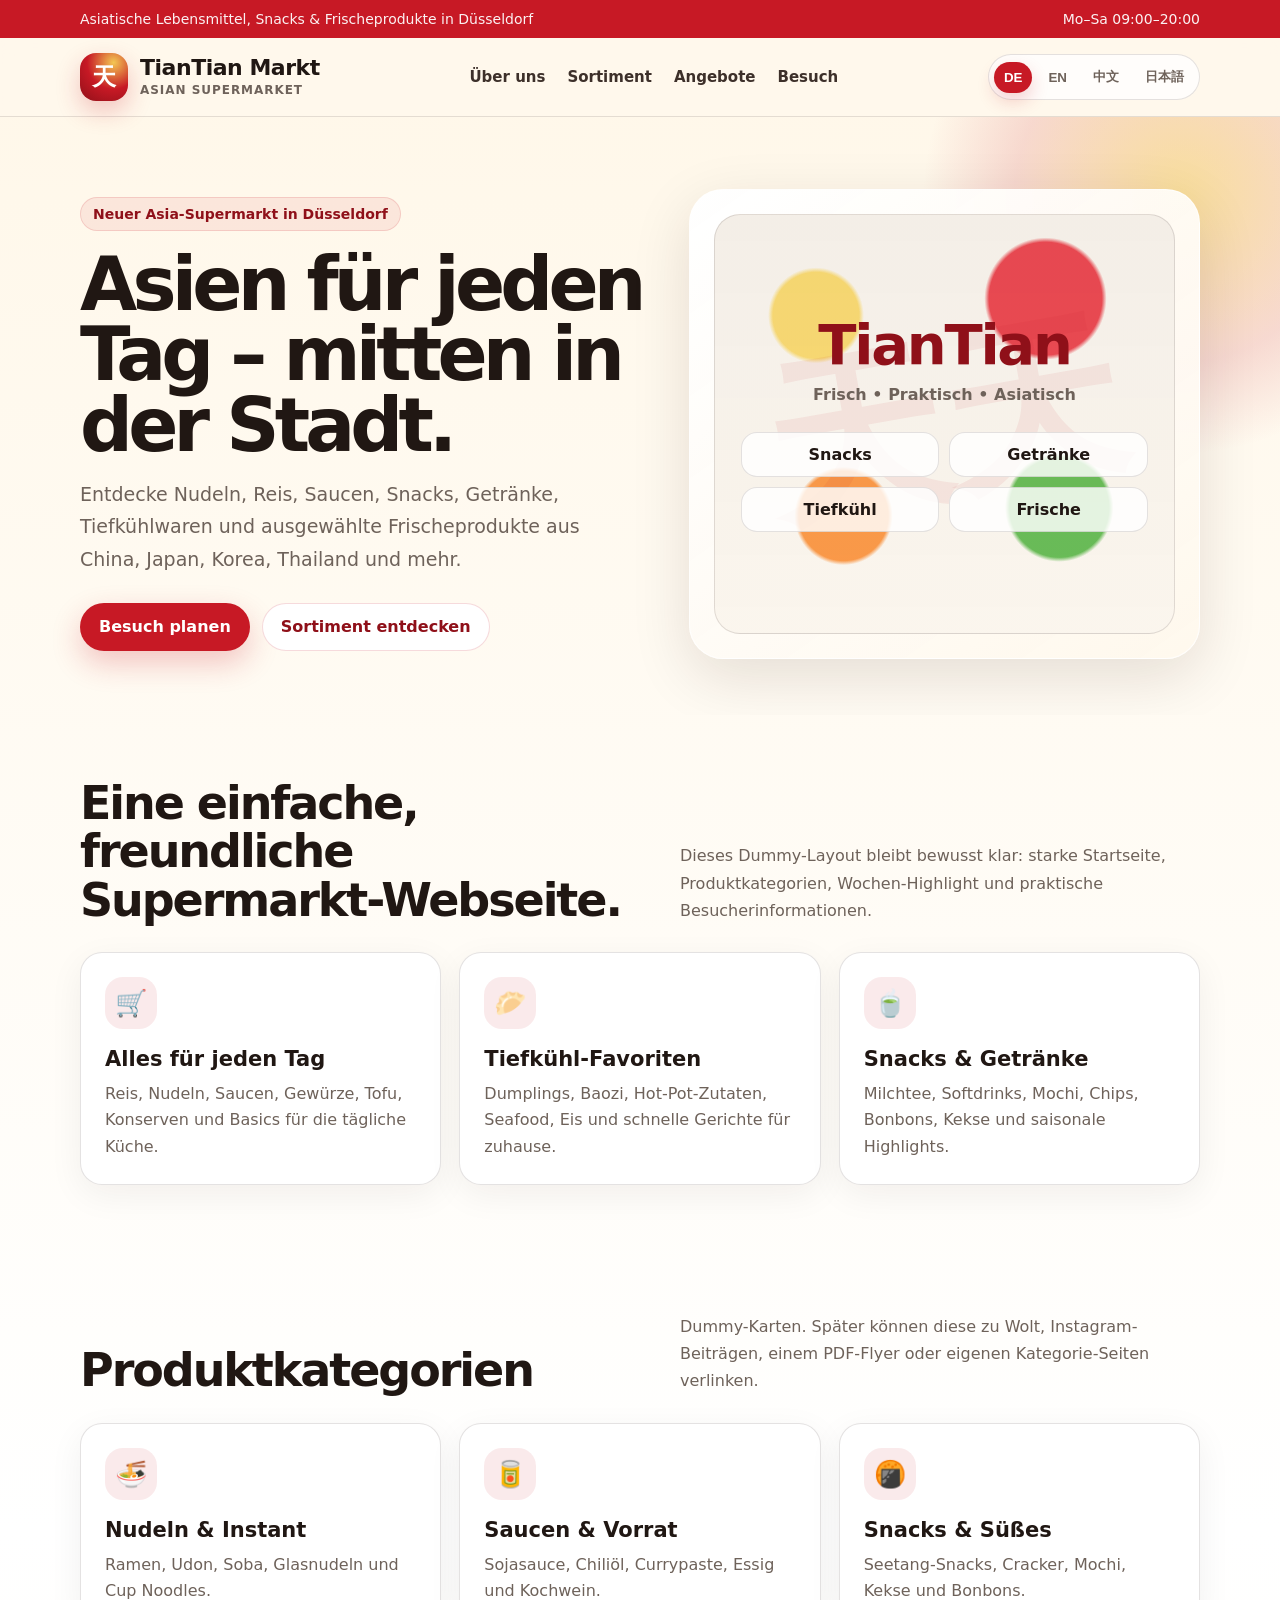
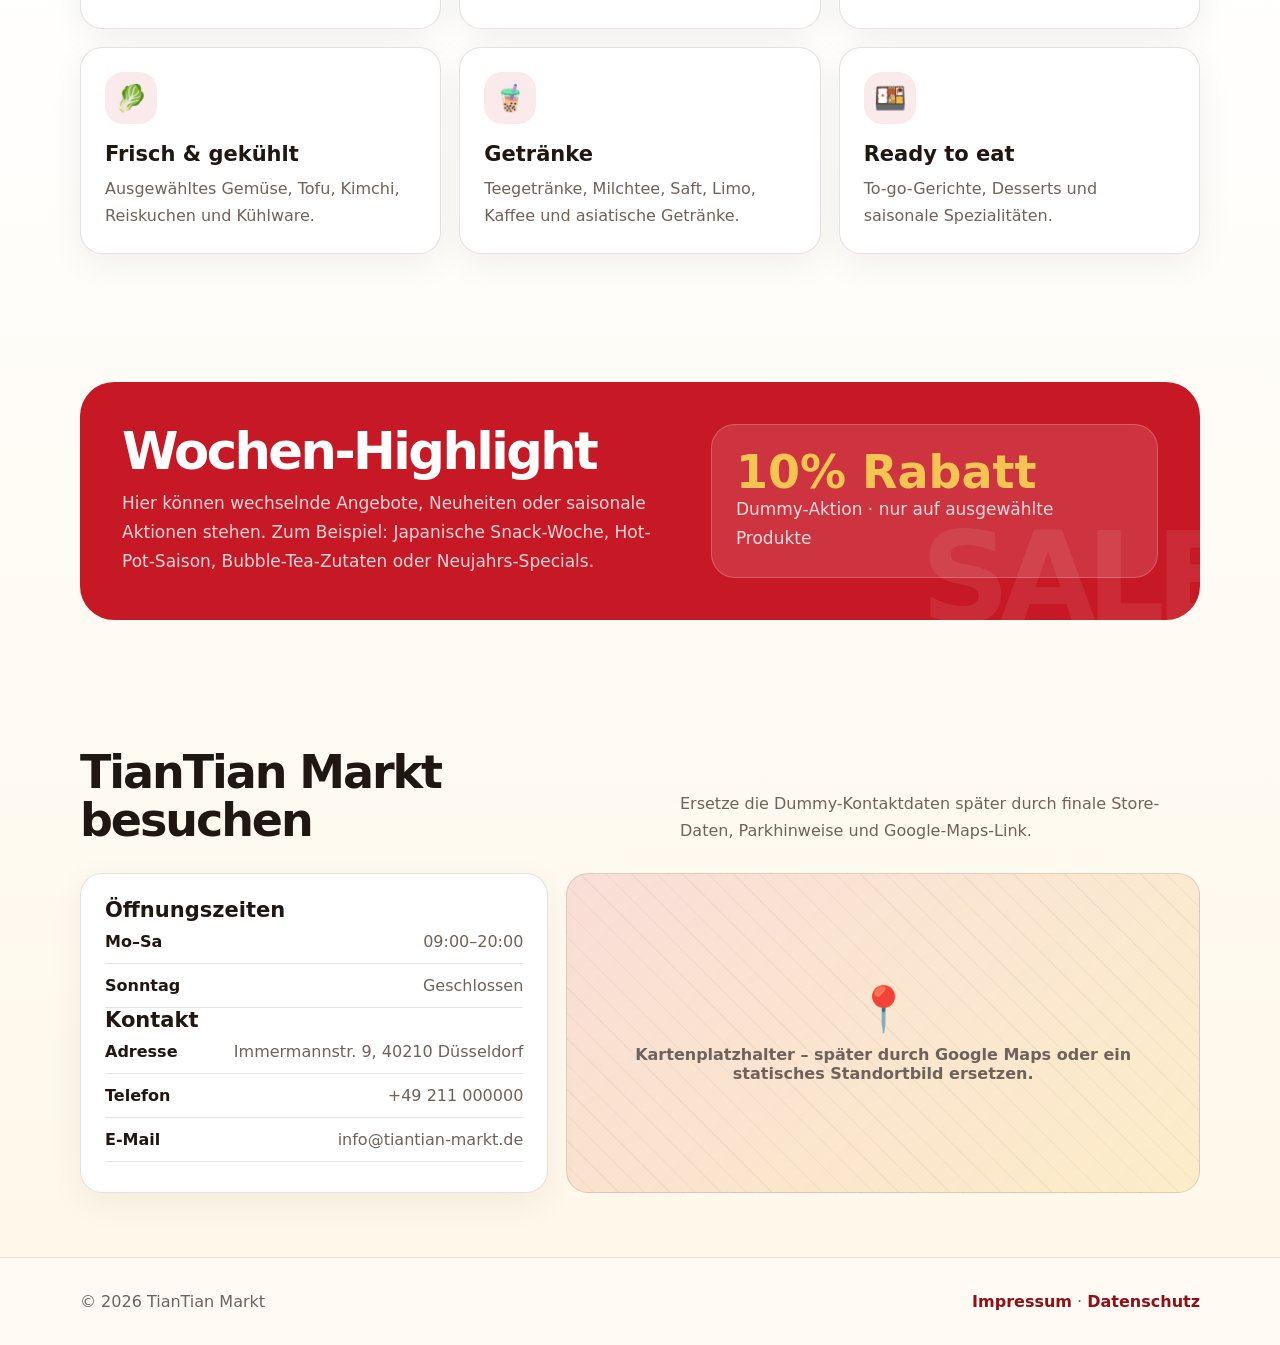
==== index.html @ 42e7040a "first commit, added website structure" ====
<!doctype html>
<html lang="de">
<head>
  <meta charset="utf-8" />
  <meta name="viewport" content="width=device-width, initial-scale=1" />
  <title>TianTian Markt | Asian Supermarket Düsseldorf</title>
  <meta name="description" content="TianTian Markt – asiatischer Supermarkt in Düsseldorf mit Lebensmitteln, Snacks, Getränken, Tiefkühlwaren und frischen Produkten." />
  <link rel="icon" href="favicon.svg" type="image/svg+xml" />
  <link rel="stylesheet" href="styles.css" />
</head>
<body>
  <div data-include="partials/nav.html"></div>

  <main id="home">
    <section class="hero">
      <div class="container hero-grid">
        <div>
          <span class="eyebrow" data-i18n="eyebrow">Neuer Asia-Supermarkt in Düsseldorf</span>
          <h1 data-i18n="heroTitle">Asien für jeden Tag – mitten in der Stadt.</h1>
          <p data-i18n="heroText">Entdecke Nudeln, Reis, Saucen, Snacks, Getränke, Tiefkühlwaren und ausgewählte Frischeprodukte aus China, Japan, Korea, Thailand und mehr.</p>
          <div class="cta-row">
            <a class="btn btn-primary" href="#visit" data-i18n="ctaVisit">Besuch planen</a>
            <a class="btn btn-secondary" href="#products" data-i18n="ctaExplore">Sortiment entdecken</a>
          </div>
        </div>

        <div class="hero-card" aria-label="Store visual placeholder">
          <div class="market-visual">
            <div class="market-visual-content">
              <div class="big" data-i18n="visualTitle">TianTian</div>
              <div class="sub" data-i18n="visualSub">Frisch • Praktisch • Asiatisch</div>
              <div class="visual-tags">
                <span data-i18n="tagSnacks">Snacks</span>
                <span data-i18n="tagDrinks">Getränke</span>
                <span data-i18n="tagFrozen">Tiefkühl</span>
                <span data-i18n="tagFresh">Frische</span>
              </div>
            </div>
          </div>
        </div>
      </div>
    </section>

    <section class="section" id="about">
      <div class="container">
        <div class="section-head">
          <h2 data-i18n="aboutTitle">Eine einfache, freundliche Supermarkt-Webseite.</h2>
          <p data-i18n="aboutText">Dieses Dummy-Layout bleibt bewusst klar: starke Startseite, Produktkategorien, Wochen-Highlight und praktische Besucherinformationen.</p>
        </div>
        <div class="grid-3">
          <article class="card">
            <div class="category-icon">🛒</div>
            <h3 data-i18n="aboutCard1Title">Alles für jeden Tag</h3>
            <p data-i18n="aboutCard1Text">Reis, Nudeln, Saucen, Gewürze, Tofu, Konserven und Basics für die tägliche Küche.</p>
          </article>
          <article class="card">
            <div class="category-icon">🥟</div>
            <h3 data-i18n="aboutCard2Title">Tiefkühl-Favoriten</h3>
            <p data-i18n="aboutCard2Text">Dumplings, Baozi, Hot-Pot-Zutaten, Seafood, Eis und schnelle Gerichte für zuhause.</p>
          </article>
          <article class="card">
            <div class="category-icon">🍵</div>
            <h3 data-i18n="aboutCard3Title">Snacks & Getränke</h3>
            <p data-i18n="aboutCard3Text">Milchtee, Softdrinks, Mochi, Chips, Bonbons, Kekse und saisonale Highlights.</p>
          </article>
        </div>
      </div>
    </section>

    <section class="section" id="products">
      <div class="container">
        <div class="section-head">
          <h2 data-i18n="productsTitle">Produktkategorien</h2>
          <p data-i18n="productsText">Dummy-Karten. Später können diese zu Wolt, Instagram-Beiträgen, einem PDF-Flyer oder eigenen Kategorie-Seiten verlinken.</p>
        </div>
        <div class="grid-3">
          <article class="card"><div class="category-icon">🍜</div><h3 data-i18n="cat1Title">Nudeln & Instant</h3><p data-i18n="cat1Text">Ramen, Udon, Soba, Glasnudeln und Cup Noodles.</p></article>
          <article class="card"><div class="category-icon">🥫</div><h3 data-i18n="cat2Title">Saucen & Vorrat</h3><p data-i18n="cat2Text">Sojasauce, Chiliöl, Currypaste, Essig und Kochwein.</p></article>
          <article class="card"><div class="category-icon">🍘</div><h3 data-i18n="cat3Title">Snacks & Süßes</h3><p data-i18n="cat3Text">Seetang-Snacks, Cracker, Mochi, Kekse und Bonbons.</p></article>
          <article class="card"><div class="category-icon">🥬</div><h3 data-i18n="cat4Title">Frisch & gekühlt</h3><p data-i18n="cat4Text">Ausgewähltes Gemüse, Tofu, Kimchi, Reiskuchen und Kühlware.</p></article>
          <article class="card"><div class="category-icon">🧋</div><h3 data-i18n="cat5Title">Getränke</h3><p data-i18n="cat5Text">Teegetränke, Milchtee, Saft, Limo, Kaffee und asiatische Getränke.</p></article>
          <article class="card"><div class="category-icon">🍱</div><h3 data-i18n="cat6Title">Ready to eat</h3><p data-i18n="cat6Text">To-go-Gerichte, Desserts und saisonale Spezialitäten.</p></article>
        </div>
      </div>
    </section>

    <section class="section" id="offers">
      <div class="container">
        <div class="highlight">
          <div>
            <h2 data-i18n="offerTitle">Wochen-Highlight</h2>
            <p data-i18n="offerText">Hier können wechselnde Angebote, Neuheiten oder saisonale Aktionen stehen. Zum Beispiel: Japanische Snack-Woche, Hot-Pot-Saison, Bubble-Tea-Zutaten oder Neujahrs-Specials.</p>
          </div>
          <div class="offer-box">
            <strong data-i18n="offerBadge">10% Rabatt</strong>
            <p data-i18n="offerSmall">Dummy-Aktion · nur auf ausgewählte Produkte</p>
          </div>
        </div>
      </div>
    </section>

    <section class="section" id="visit">
      <div class="container">
        <div class="section-head">
          <h2 data-i18n="visitTitle">TianTian Markt besuchen</h2>
          <p data-i18n="visitText">Ersetze die Dummy-Kontaktdaten später durch finale Store-Daten, Parkhinweise und Google-Maps-Link.</p>
        </div>
        <div class="info-grid">
          <div class="card">
            <h3 data-i18n="hoursTitle">Öffnungszeiten</h3>
            <ul class="hours-list">
              <li><strong data-i18n="daysMonSat">Mo–Sa</strong><span>09:00–20:00</span></li>
              <li><strong data-i18n="daysSunday">Sonntag</strong><span data-i18n="closed">Geschlossen</span></li>
            </ul>
            <h3 class="contact-heading" data-i18n="contactTitle">Kontakt</h3>
            <ul class="contact-list">
              <li><strong data-i18n="addressLabel">Adresse</strong><span>Immermannstr. 9, 40210 Düsseldorf</span></li>
              <li><strong data-i18n="phoneLabel">Telefon</strong><span>+49 211 000000</span></li>
              <li><strong data-i18n="emailLabel">E-Mail</strong><span>info@tiantian-markt.de</span></li>
            </ul>
          </div>
          <div class="map-placeholder">
            <div>
              <div class="map-icon">📍</div>
              <div data-i18n="mapText">Kartenplatzhalter – später durch Google Maps oder ein statisches Standortbild ersetzen.</div>
            </div>
          </div>
        </div>
      </div>
    </section>
  </main>

  <div data-include="partials/footer.html"></div>
  <script src="script.js"></script>
</body>
</html>
---- styles.css ----
:root {
  --red: #c71925;
  --red-dark: #8f1019;
  --gold: #f3c653;
  --cream: #fff8ed;
  --ink: #201713;
  --muted: #6e625a;
  --line: rgba(32, 23, 19, .12);
  --card: #ffffff;
  --shadow: 0 18px 60px rgba(40, 20, 10, .12);
  --radius: 22px;
  --max: 1120px;
}

* { box-sizing: border-box; }

html { scroll-behavior: smooth; }

body {
  margin: 0;
  font-family: Inter, ui-sans-serif, system-ui, -apple-system, BlinkMacSystemFont, "Segoe UI", sans-serif;
  color: var(--ink);
  background: linear-gradient(180deg, #fff7e8 0%, #ffffff 52%, #fff7e8 100%);
}

body.menu-open { overflow: hidden; }

a { color: inherit; text-decoration: none; }

.container {
  width: min(var(--max), calc(100% - 36px));
  margin: 0 auto;
}

.container.narrow {
  max-width: 820px;
}

.topbar {
  background: var(--red);
  color: white;
  font-size: 14px;
}

.topbar-inner {
  min-height: 38px;
  display: flex;
  align-items: center;
  justify-content: space-between;
  gap: 16px;
}

.topbar span { opacity: .94; }

.header {
  position: sticky;
  top: 0;
  z-index: 50;
  background: rgba(255, 248, 237, .9);
  backdrop-filter: blur(14px);
  border-bottom: 1px solid var(--line);
}

.nav {
  display: flex;
  align-items: center;
  justify-content: space-between;
  gap: 20px;
  min-height: 78px;
}

.brand {
  display: flex;
  align-items: center;
  gap: 12px;
  font-weight: 850;
  letter-spacing: -.03em;
}

.brand-mark {
  width: 48px;
  height: 48px;
  border-radius: 16px;
  display: grid;
  place-items: center;
  color: white;
  background: radial-gradient(circle at 70% 20%, var(--gold), var(--red) 52%, var(--red-dark));
  box-shadow: 0 10px 25px rgba(199, 25, 37, .24);
  font-size: 24px;
  font-weight: 900;
}

.brand-text strong {
  display: block;
  font-size: 22px;
  line-height: 1;
}

.brand-text small {
  display: block;
  margin-top: 4px;
  color: var(--muted);
  font-size: 12px;
  letter-spacing: .08em;
  text-transform: uppercase;
}

.nav-links {
  display: flex;
  align-items: center;
  gap: 22px;
  color: #3d302a;
  font-weight: 650;
  font-size: 15px;
}

.nav-links a:hover { color: var(--red); }

.language-switcher {
  display: flex;
  align-items: center;
  gap: 6px;
  padding: 5px;
  border: 1px solid var(--line);
  border-radius: 999px;
  background: rgba(255,255,255,.75);
}

.language-switcher button {
  border: 0;
  border-radius: 999px;
  padding: 8px 10px;
  background: transparent;
  color: var(--muted);
  font-weight: 700;
  cursor: pointer;
}

.language-switcher button.active {
  background: var(--red);
  color: white;
  box-shadow: 0 8px 18px rgba(199, 25, 37, .2);
}

.mobile-toggle {
  display: none;
  border: 0;
  background: var(--red);
  color: white;
  border-radius: 12px;
  padding: 10px 12px;
  font-weight: 800;
  cursor: pointer;
}

.hero {
  position: relative;
  overflow: hidden;
  padding: 72px 0 56px;
}

.hero::before {
  content: "";
  position: absolute;
  width: 520px;
  height: 520px;
  border-radius: 50%;
  right: -160px;
  top: -180px;
  background: radial-gradient(circle, rgba(243,198,83,.52), rgba(199,25,37,.14) 45%, transparent 70%);
}

.hero-grid {
  position: relative;
  display: grid;
  grid-template-columns: 1.05fr .95fr;
  gap: 44px;
  align-items: center;
}

.eyebrow {
  display: inline-flex;
  align-items: center;
  gap: 8px;
  padding: 8px 12px;
  border-radius: 999px;
  color: var(--red-dark);
  background: rgba(199,25,37,.08);
  border: 1px solid rgba(199,25,37,.14);
  font-weight: 800;
  font-size: 14px;
}

h1 {
  margin: 18px 0 18px;
  max-width: 720px;
  font-size: clamp(42px, 6vw, 74px);
  line-height: .95;
  letter-spacing: -.065em;
}

.hero p {
  max-width: 600px;
  color: var(--muted);
  font-size: 19px;
  line-height: 1.7;
  margin: 0 0 28px;
}

.cta-row {
  display: flex;
  flex-wrap: wrap;
  gap: 12px;
  align-items: center;
}

.btn {
  display: inline-flex;
  align-items: center;
  justify-content: center;
  gap: 8px;
  min-height: 48px;
  padding: 0 18px;
  border-radius: 999px;
  border: 1px solid transparent;
  font-weight: 850;
  cursor: pointer;
}

.btn-primary {
  background: var(--red);
  color: white;
  box-shadow: 0 12px 30px rgba(199,25,37,.24);
}

.btn-secondary {
  background: white;
  color: var(--red-dark);
  border-color: rgba(199,25,37,.16);
}

.hero-card {
  background: linear-gradient(145deg, rgba(255,255,255,.96), rgba(255,248,237,.92));
  border: 1px solid rgba(255,255,255,.8);
  box-shadow: var(--shadow);
  border-radius: 34px;
  padding: 24px;
}

.market-visual {
  min-height: 420px;
  border-radius: 26px;
  background:
    linear-gradient(180deg, rgba(32,23,19,.05), rgba(32,23,19,.02)),
    radial-gradient(circle at 22% 24%, #ffdf76 0 9%, transparent 10%),
    radial-gradient(circle at 72% 20%, #f04b54 0 12%, transparent 13%),
    radial-gradient(circle at 75% 70%, #6bbf59 0 11%, transparent 12%),
    radial-gradient(circle at 28% 72%, #ff9c4a 0 10%, transparent 11%),
    #fffaf2;
  border: 1px solid var(--line);
  display: grid;
  place-items: center;
  text-align: center;
  padding: 26px;
  position: relative;
  overflow: hidden;
}

.market-visual::after {
  content: "天天";
  position: absolute;
  font-size: 180px;
  font-weight: 900;
  color: rgba(199,25,37,.07);
  transform: rotate(-10deg);
}

.market-visual-content {
  position: relative;
  z-index: 1;
  width: 100%;
}

.market-visual-content .big {
  font-size: 56px;
  line-height: 1;
  font-weight: 900;
  letter-spacing: -.04em;
  color: var(--red-dark);
}

.market-visual-content .sub {
  margin-top: 12px;
  color: var(--muted);
  font-weight: 700;
}

.visual-tags {
  display: grid;
  grid-template-columns: repeat(2, 1fr);
  gap: 10px;
  margin-top: 28px;
}

.visual-tags span {
  padding: 12px;
  border-radius: 16px;
  background: rgba(255,255,255,.82);
  border: 1px solid var(--line);
  font-weight: 800;
}

.section { padding: 64px 0; }

.section-head {
  display: flex;
  align-items: end;
  justify-content: space-between;
  gap: 24px;
  margin-bottom: 28px;
}

.section-head h2 {
  margin: 0;
  font-size: clamp(30px, 4vw, 46px);
  line-height: 1.05;
  letter-spacing: -.045em;
}

.section-head p {
  max-width: 520px;
  margin: 0;
  color: var(--muted);
  line-height: 1.7;
}

.grid-3 {
  display: grid;
  grid-template-columns: repeat(3, 1fr);
  gap: 18px;
}

.card {
  background: var(--card);
  border: 1px solid var(--line);
  border-radius: var(--radius);
  padding: 24px;
  box-shadow: 0 10px 35px rgba(40,20,10,.06);
}

.category-icon {
  width: 52px;
  height: 52px;
  display: grid;
  place-items: center;
  border-radius: 18px;
  background: rgba(199,25,37,.09);
  font-size: 26px;
  margin-bottom: 18px;
}

.card h3 {
  margin: 0 0 10px;
  font-size: 21px;
}

.card p {
  margin: 0;
  color: var(--muted);
  line-height: 1.65;
}

.highlight {
  background: var(--red);
  color: white;
  border-radius: 34px;
  padding: 42px;
  display: grid;
  grid-template-columns: 1fr .8fr;
  gap: 30px;
  align-items: center;
  overflow: hidden;
  position: relative;
}

.highlight::after {
  content: "SALE";
  position: absolute;
  right: -30px;
  bottom: -30px;
  font-size: 124px;
  font-weight: 900;
  color: rgba(255,255,255,.08);
  letter-spacing: -.08em;
}

.highlight h2 {
  margin: 0 0 12px;
  font-size: clamp(32px, 4vw, 52px);
  letter-spacing: -.05em;
  line-height: 1;
}

.highlight p {
  margin: 0;
  color: rgba(255,255,255,.82);
  line-height: 1.7;
  font-size: 17px;
}

.offer-box {
  position: relative;
  z-index: 1;
  background: rgba(255,255,255,.12);
  border: 1px solid rgba(255,255,255,.2);
  border-radius: 24px;
  padding: 24px;
}

.offer-box strong {
  display: block;
  font-size: 46px;
  line-height: 1;
  color: var(--gold);
}

.info-grid {
  display: grid;
  grid-template-columns: .85fr 1.15fr;
  gap: 18px;
}

.hours-list, .contact-list {
  display: grid;
  gap: 12px;
  margin: 0;
  padding: 0;
  list-style: none;
}

.hours-list li, .contact-list li {
  display: flex;
  justify-content: space-between;
  gap: 16px;
  padding-bottom: 12px;
  border-bottom: 1px solid var(--line);
  color: var(--muted);
}

.hours-list strong, .contact-list strong { color: var(--ink); }

.contact-heading { margin-top: 28px; }

.map-placeholder {
  min-height: 320px;
  border-radius: var(--radius);
  background:
    linear-gradient(135deg, rgba(199,25,37,.12), rgba(243,198,83,.22)),
    repeating-linear-gradient(45deg, rgba(32,23,19,.05) 0 1px, transparent 1px 18px);
  border: 1px solid var(--line);
  display: grid;
  place-items: center;
  text-align: center;
  padding: 30px;
  color: var(--muted);
  font-weight: 700;
}

.map-icon {
  font-size: 44px;
  margin-bottom: 10px;
}

.legal-page h1 {
  font-size: clamp(38px, 5vw, 62px);
  margin: 0 0 18px;
  letter-spacing: -.055em;
  line-height: .98;
}

.legal-page h2 {
  margin: 34px 0 10px;
  font-size: 24px;
}

.legal-page p {
  color: var(--muted);
  line-height: 1.75;
}

.legal-note {
  border: 1px solid rgba(199, 25, 37, .18);
  background: rgba(199, 25, 37, .06);
  color: var(--red-dark) !important;
  border-radius: 18px;
  padding: 16px 18px;
}

footer {
  padding: 34px 0;
  color: var(--muted);
  border-top: 1px solid var(--line);
  background: rgba(255,255,255,.5);
}

.footer-inner {
  display: flex;
  justify-content: space-between;
  gap: 20px;
  flex-wrap: wrap;
}

.footer-inner a {
  color: var(--red-dark);
  font-weight: 750;
}

@media (max-width: 880px) {
  .mobile-toggle { display: inline-flex; }

  .nav-links {
    position: fixed;
    inset: 117px 18px auto 18px;
    display: none;
    flex-direction: column;
    align-items: stretch;
    gap: 0;
    background: white;
    border: 1px solid var(--line);
    border-radius: 22px;
    box-shadow: var(--shadow);
    padding: 10px;
  }

  body.menu-open .nav-links { display: flex; }

  .nav-links a {
    padding: 14px;
    border-radius: 14px;
  }

  .nav-actions {
    display: flex;
    gap: 8px;
    align-items: center;
  }

  .hero-grid, .highlight, .info-grid { grid-template-columns: 1fr; }
  .grid-3 { grid-template-columns: 1fr; }
  .section-head { align-items: start; flex-direction: column; }
  .market-visual { min-height: 330px; }
}

@media (max-width: 560px) {
  .topbar-inner {
    flex-direction: column;
    align-items: flex-start;
    padding: 10px 0;
  }

  .brand-text small { display: none; }
  .language-switcher button { padding: 7px 8px; }
  .hero { padding-top: 48px; }
  .highlight { padding: 28px; }
  .visual-tags { grid-template-columns: 1fr; }
}
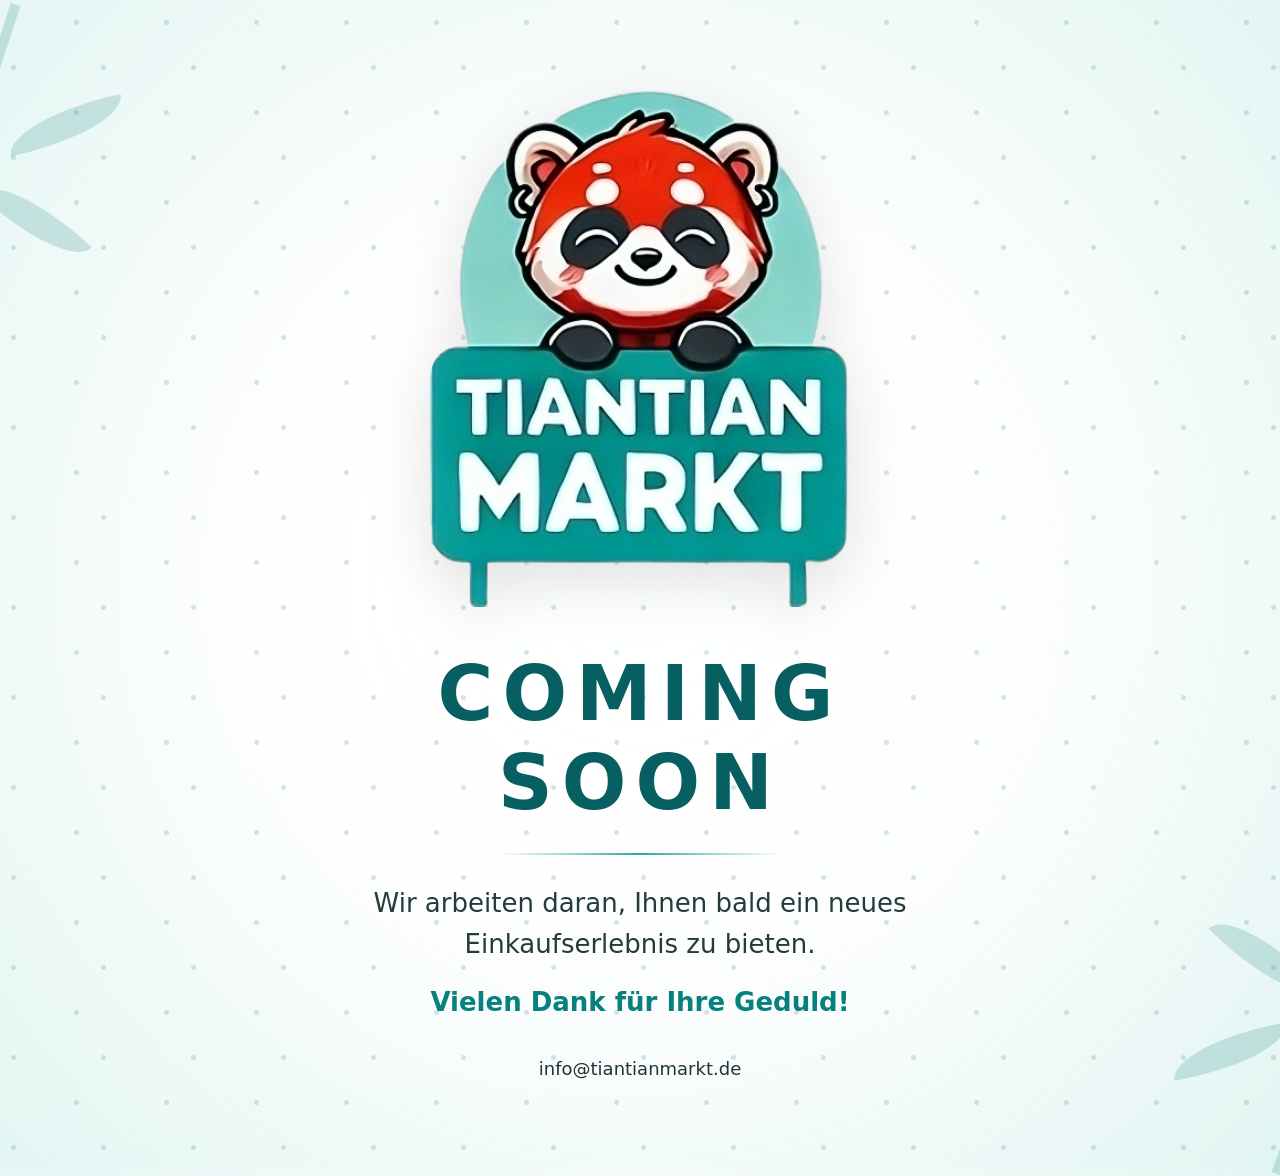
==== commit 5ed1bed2: "added landing page, changed previous index.html to test.html, added assets dir" ====
--- a/index.html
+++ b/index.html
@@ -3,134 +3,185 @@
 <head>
   <meta charset="utf-8" />
   <meta name="viewport" content="width=device-width, initial-scale=1" />
-  <title>TianTian Markt | Asian Supermarket Düsseldorf</title>
-  <meta name="description" content="TianTian Markt – asiatischer Supermarkt in Düsseldorf mit Lebensmitteln, Snacks, Getränken, Tiefkühlwaren und frischen Produkten." />
-  <link rel="icon" href="favicon.svg" type="image/svg+xml" />
-  <link rel="stylesheet" href="styles.css" />
+  <title>TianTian Markt – Coming Soon</title>
+  <meta name="description" content="TianTian Markt – Asian Supermarket Düsseldorf. Coming soon." />
+
+  <style>
+    * {
+      box-sizing: border-box;
+    }
+
+    body {
+      margin: 0;
+      min-height: 100vh;
+      font-family: system-ui, -apple-system, BlinkMacSystemFont, "Segoe UI", sans-serif;
+      color: #183233;
+      background:
+        radial-gradient(circle at center, rgba(255,255,255,0.96) 0%, rgba(255,255,255,0.9) 45%, rgba(222,244,241,0.75) 100%),
+        linear-gradient(135deg, #f8fbfa 0%, #e8f6f3 100%);
+      overflow: hidden;
+    }
+
+    .page {
+      min-height: 100vh;
+      display: flex;
+      align-items: center;
+      justify-content: center;
+      padding: 40px 20px;
+      position: relative;
+      text-align: center;
+    }
+
+    .bg-texture {
+      position: absolute;
+      inset: 0;
+      pointer-events: none;
+      opacity: 0.22;
+      background:
+        radial-gradient(circle at 15% 75%, #3d8d8a 0 2px, transparent 3px),
+        radial-gradient(circle at 85% 25%, #3d8d8a 0 2px, transparent 3px);
+      background-size: 90px 90px;
+    }
+
+    .card {
+      position: relative;
+      z-index: 1;
+      max-width: 760px;
+      width: 100%;
+      padding: 48px 28px;
+    }
+
+    .logo {
+      width: min(420px, 82vw);
+      height: auto;
+      display: block;
+      margin: 0 auto 42px;
+      filter: drop-shadow(0 18px 30px rgba(0,0,0,0.12));
+    }
+
+    h1 {
+      margin: 0;
+      font-size: clamp(42px, 7vw, 76px);
+      letter-spacing: 0.12em;
+      font-weight: 800;
+      color: #075f61;
+      text-transform: uppercase;
+    }
+
+    .divider {
+      width: 280px;
+      max-width: 70%;
+      height: 2px;
+      margin: 26px auto 28px;
+      background: linear-gradient(90deg, transparent, #2caaa4, transparent);
+    }
+
+    p {
+      margin: 0 auto;
+      max-width: 560px;
+      font-size: clamp(18px, 2.2vw, 26px);
+      line-height: 1.55;
+      color: #243b3c;
+    }
+
+    .thanks {
+      margin-top: 18px;
+      color: #07817d;
+      font-weight: 700;
+    }
+
+    .contact {
+      margin-top: 36px;
+      font-size: 18px;
+      color: #1f3435;
+    }
+
+    .contact a {
+      color: inherit;
+      text-decoration: none;
+    }
+
+    .contact a:hover {
+      text-decoration: underline;
+    }
+
+    .bamboo {
+      position: absolute;
+      width: 240px;
+      height: 420px;
+      opacity: 0.18;
+      border-left: 10px solid #087b76;
+      transform: rotate(18deg);
+    }
+
+    .bamboo::before,
+    .bamboo::after {
+      content: "";
+      position: absolute;
+      width: 120px;
+      height: 38px;
+      border-radius: 100% 0 100% 0;
+      background: #087b76;
+      left: 20px;
+    }
+
+    .bamboo::before {
+      top: 80px;
+      transform: rotate(-30deg);
+    }
+
+    .bamboo::after {
+      top: 180px;
+      transform: rotate(25deg);
+    }
+
+    .bamboo.left {
+      left: -60px;
+      top: 30px;
+    }
+
+    .bamboo.right {
+      right: -80px;
+      bottom: 20px;
+      transform: rotate(-160deg);
+    }
+
+    @media (max-width: 600px) {
+      .card {
+        padding: 24px 12px;
+      }
+
+      .logo {
+        margin-bottom: 32px;
+      }
+
+      .contact {
+        font-size: 16px;
+      }
+    }
+  </style>
 </head>
+
 <body>
-  <div data-include="partials/nav.html"></div>
+  <main class="page">
+    <div class="bg-texture"></div>
+    <div class="bamboo left"></div>
+    <div class="bamboo right"></div>
 
-  <main id="home">
-    <section class="hero">
-      <div class="container hero-grid">
-        <div>
-          <span class="eyebrow" data-i18n="eyebrow">Neuer Asia-Supermarkt in Düsseldorf</span>
-          <h1 data-i18n="heroTitle">Asien für jeden Tag – mitten in der Stadt.</h1>
-          <p data-i18n="heroText">Entdecke Nudeln, Reis, Saucen, Snacks, Getränke, Tiefkühlwaren und ausgewählte Frischeprodukte aus China, Japan, Korea, Thailand und mehr.</p>
-          <div class="cta-row">
-            <a class="btn btn-primary" href="#visit" data-i18n="ctaVisit">Besuch planen</a>
-            <a class="btn btn-secondary" href="#products" data-i18n="ctaExplore">Sortiment entdecken</a>
-          </div>
-        </div>
+    <section class="card">
+      <img class="logo" src="assets/logo.png" alt="TianTian Markt Logo" />
 
-        <div class="hero-card" aria-label="Store visual placeholder">
-          <div class="market-visual">
-            <div class="market-visual-content">
-              <div class="big" data-i18n="visualTitle">TianTian</div>
-              <div class="sub" data-i18n="visualSub">Frisch • Praktisch • Asiatisch</div>
-              <div class="visual-tags">
-                <span data-i18n="tagSnacks">Snacks</span>
-                <span data-i18n="tagDrinks">Getränke</span>
-                <span data-i18n="tagFrozen">Tiefkühl</span>
-                <span data-i18n="tagFresh">Frische</span>
-              </div>
-            </div>
-          </div>
-        </div>
-      </div>
-    </section>
+      <h1>Coming Soon</h1>
 
-    <section class="section" id="about">
-      <div class="container">
-        <div class="section-head">
-          <h2 data-i18n="aboutTitle">Eine einfache, freundliche Supermarkt-Webseite.</h2>
-          <p data-i18n="aboutText">Dieses Dummy-Layout bleibt bewusst klar: starke Startseite, Produktkategorien, Wochen-Highlight und praktische Besucherinformationen.</p>
-        </div>
-        <div class="grid-3">
-          <article class="card">
-            <div class="category-icon">🛒</div>
-            <h3 data-i18n="aboutCard1Title">Alles für jeden Tag</h3>
-            <p data-i18n="aboutCard1Text">Reis, Nudeln, Saucen, Gewürze, Tofu, Konserven und Basics für die tägliche Küche.</p>
-          </article>
-          <article class="card">
-            <div class="category-icon">🥟</div>
-            <h3 data-i18n="aboutCard2Title">Tiefkühl-Favoriten</h3>
-            <p data-i18n="aboutCard2Text">Dumplings, Baozi, Hot-Pot-Zutaten, Seafood, Eis und schnelle Gerichte für zuhause.</p>
-          </article>
-          <article class="card">
-            <div class="category-icon">🍵</div>
-            <h3 data-i18n="aboutCard3Title">Snacks & Getränke</h3>
-            <p data-i18n="aboutCard3Text">Milchtee, Softdrinks, Mochi, Chips, Bonbons, Kekse und saisonale Highlights.</p>
-          </article>
-        </div>
-      </div>
-    </section>
+      <div class="divider"></div>
 
-    <section class="section" id="products">
-      <div class="container">
-        <div class="section-head">
-          <h2 data-i18n="productsTitle">Produktkategorien</h2>
-          <p data-i18n="productsText">Dummy-Karten. Später können diese zu Wolt, Instagram-Beiträgen, einem PDF-Flyer oder eigenen Kategorie-Seiten verlinken.</p>
-        </div>
-        <div class="grid-3">
-          <article class="card"><div class="category-icon">🍜</div><h3 data-i18n="cat1Title">Nudeln & Instant</h3><p data-i18n="cat1Text">Ramen, Udon, Soba, Glasnudeln und Cup Noodles.</p></article>
-          <article class="card"><div class="category-icon">🥫</div><h3 data-i18n="cat2Title">Saucen & Vorrat</h3><p data-i18n="cat2Text">Sojasauce, Chiliöl, Currypaste, Essig und Kochwein.</p></article>
-          <article class="card"><div class="category-icon">🍘</div><h3 data-i18n="cat3Title">Snacks & Süßes</h3><p data-i18n="cat3Text">Seetang-Snacks, Cracker, Mochi, Kekse und Bonbons.</p></article>
-          <article class="card"><div class="category-icon">🥬</div><h3 data-i18n="cat4Title">Frisch & gekühlt</h3><p data-i18n="cat4Text">Ausgewähltes Gemüse, Tofu, Kimchi, Reiskuchen und Kühlware.</p></article>
-          <article class="card"><div class="category-icon">🧋</div><h3 data-i18n="cat5Title">Getränke</h3><p data-i18n="cat5Text">Teegetränke, Milchtee, Saft, Limo, Kaffee und asiatische Getränke.</p></article>
-          <article class="card"><div class="category-icon">🍱</div><h3 data-i18n="cat6Title">Ready to eat</h3><p data-i18n="cat6Text">To-go-Gerichte, Desserts und saisonale Spezialitäten.</p></article>
-        </div>
-      </div>
-    </section>
+      <p>Wir arbeiten daran, Ihnen bald ein neues Einkaufserlebnis zu bieten.</p>
+      <p class="thanks">Vielen Dank für Ihre Geduld!</p>
 
-    <section class="section" id="offers">
-      <div class="container">
-        <div class="highlight">
-          <div>
-            <h2 data-i18n="offerTitle">Wochen-Highlight</h2>
-            <p data-i18n="offerText">Hier können wechselnde Angebote, Neuheiten oder saisonale Aktionen stehen. Zum Beispiel: Japanische Snack-Woche, Hot-Pot-Saison, Bubble-Tea-Zutaten oder Neujahrs-Specials.</p>
-          </div>
-          <div class="offer-box">
-            <strong data-i18n="offerBadge">10% Rabatt</strong>
-            <p data-i18n="offerSmall">Dummy-Aktion · nur auf ausgewählte Produkte</p>
-          </div>
-        </div>
-      </div>
-    </section>
-
-    <section class="section" id="visit">
-      <div class="container">
-        <div class="section-head">
-          <h2 data-i18n="visitTitle">TianTian Markt besuchen</h2>
-          <p data-i18n="visitText">Ersetze die Dummy-Kontaktdaten später durch finale Store-Daten, Parkhinweise und Google-Maps-Link.</p>
-        </div>
-        <div class="info-grid">
-          <div class="card">
-            <h3 data-i18n="hoursTitle">Öffnungszeiten</h3>
-            <ul class="hours-list">
-              <li><strong data-i18n="daysMonSat">Mo–Sa</strong><span>09:00–20:00</span></li>
-              <li><strong data-i18n="daysSunday">Sonntag</strong><span data-i18n="closed">Geschlossen</span></li>
-            </ul>
-            <h3 class="contact-heading" data-i18n="contactTitle">Kontakt</h3>
-            <ul class="contact-list">
-              <li><strong data-i18n="addressLabel">Adresse</strong><span>Immermannstr. 9, 40210 Düsseldorf</span></li>
-              <li><strong data-i18n="phoneLabel">Telefon</strong><span>+49 211 000000</span></li>
-              <li><strong data-i18n="emailLabel">E-Mail</strong><span>info@tiantian-markt.de</span></li>
-            </ul>
-          </div>
-          <div class="map-placeholder">
-            <div>
-              <div class="map-icon">📍</div>
-              <div data-i18n="mapText">Kartenplatzhalter – später durch Google Maps oder ein statisches Standortbild ersetzen.</div>
-            </div>
-          </div>
-        </div>
+      <div class="contact">
+        <a href="mailto:info@tiantianmarkt.de">info@tiantianmarkt.de</a>
       </div>
     </section>
   </main>
-
-  <div data-include="partials/footer.html"></div>
-  <script src="script.js"></script>
 </body>
 </html>
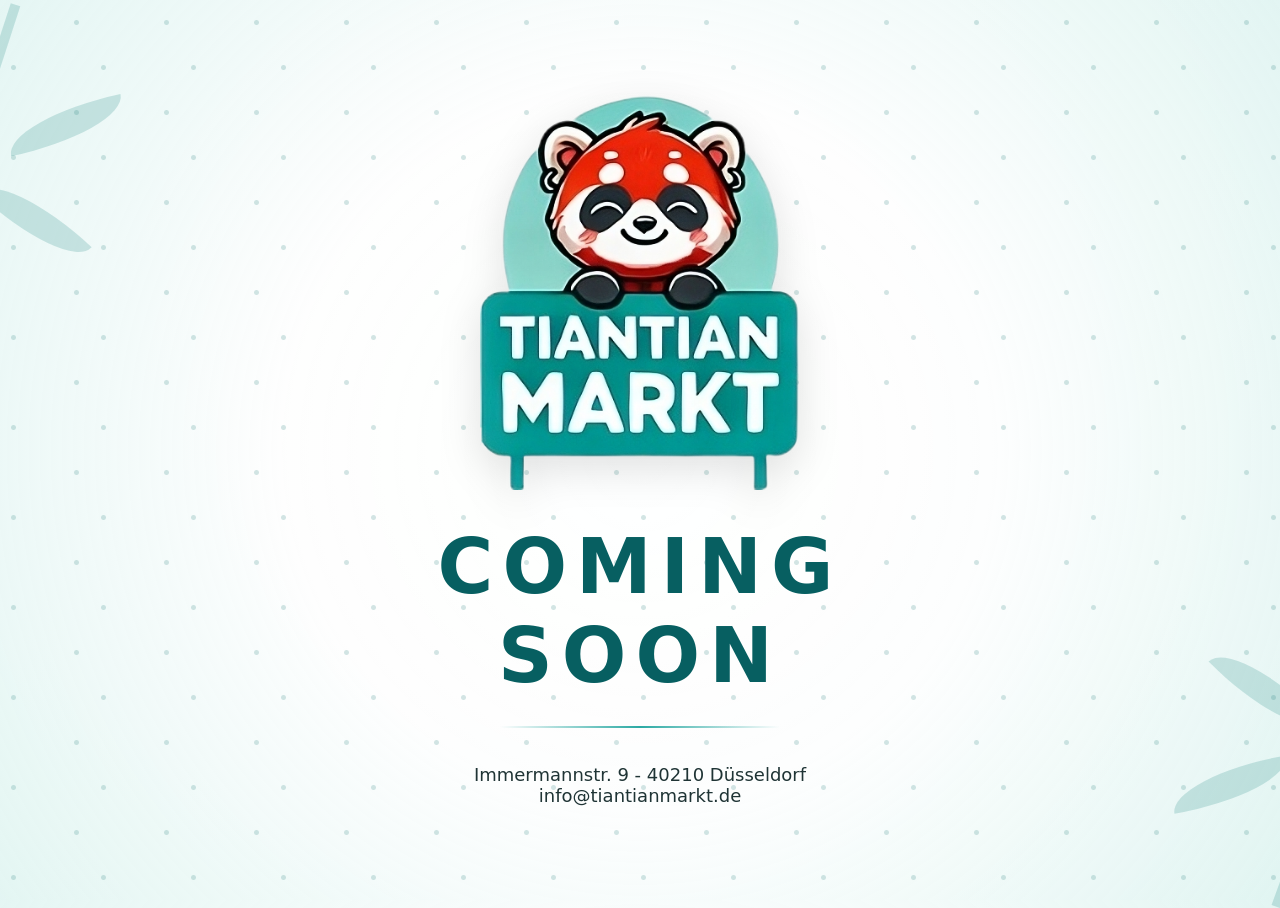
==== commit d6f43099: "changed landing page" ====
--- a/index.html
+++ b/index.html
@@ -52,11 +52,12 @@
     }
 
     .logo {
-      width: min(420px, 82vw);
+      width: clamp(160px, 28vw, 320px);
+      max-width: 80%;
       height: auto;
       display: block;
-      margin: 0 auto 42px;
-      filter: drop-shadow(0 18px 30px rgba(0,0,0,0.12));
+      margin: 0 auto 32px;
+      filter: drop-shadow(0 12px 20px rgba(0,0,0,0.12));
     }
 
     h1 {
@@ -175,10 +176,8 @@
 
       <div class="divider"></div>
 
-      <p>Wir arbeiten daran, Ihnen bald ein neues Einkaufserlebnis zu bieten.</p>
-      <p class="thanks">Vielen Dank für Ihre Geduld!</p>
-
       <div class="contact">
+        <div>Immermannstr. 9 - 40210 Düsseldorf</div>
         <a href="mailto:info@tiantianmarkt.de">info@tiantianmarkt.de</a>
       </div>
     </section>
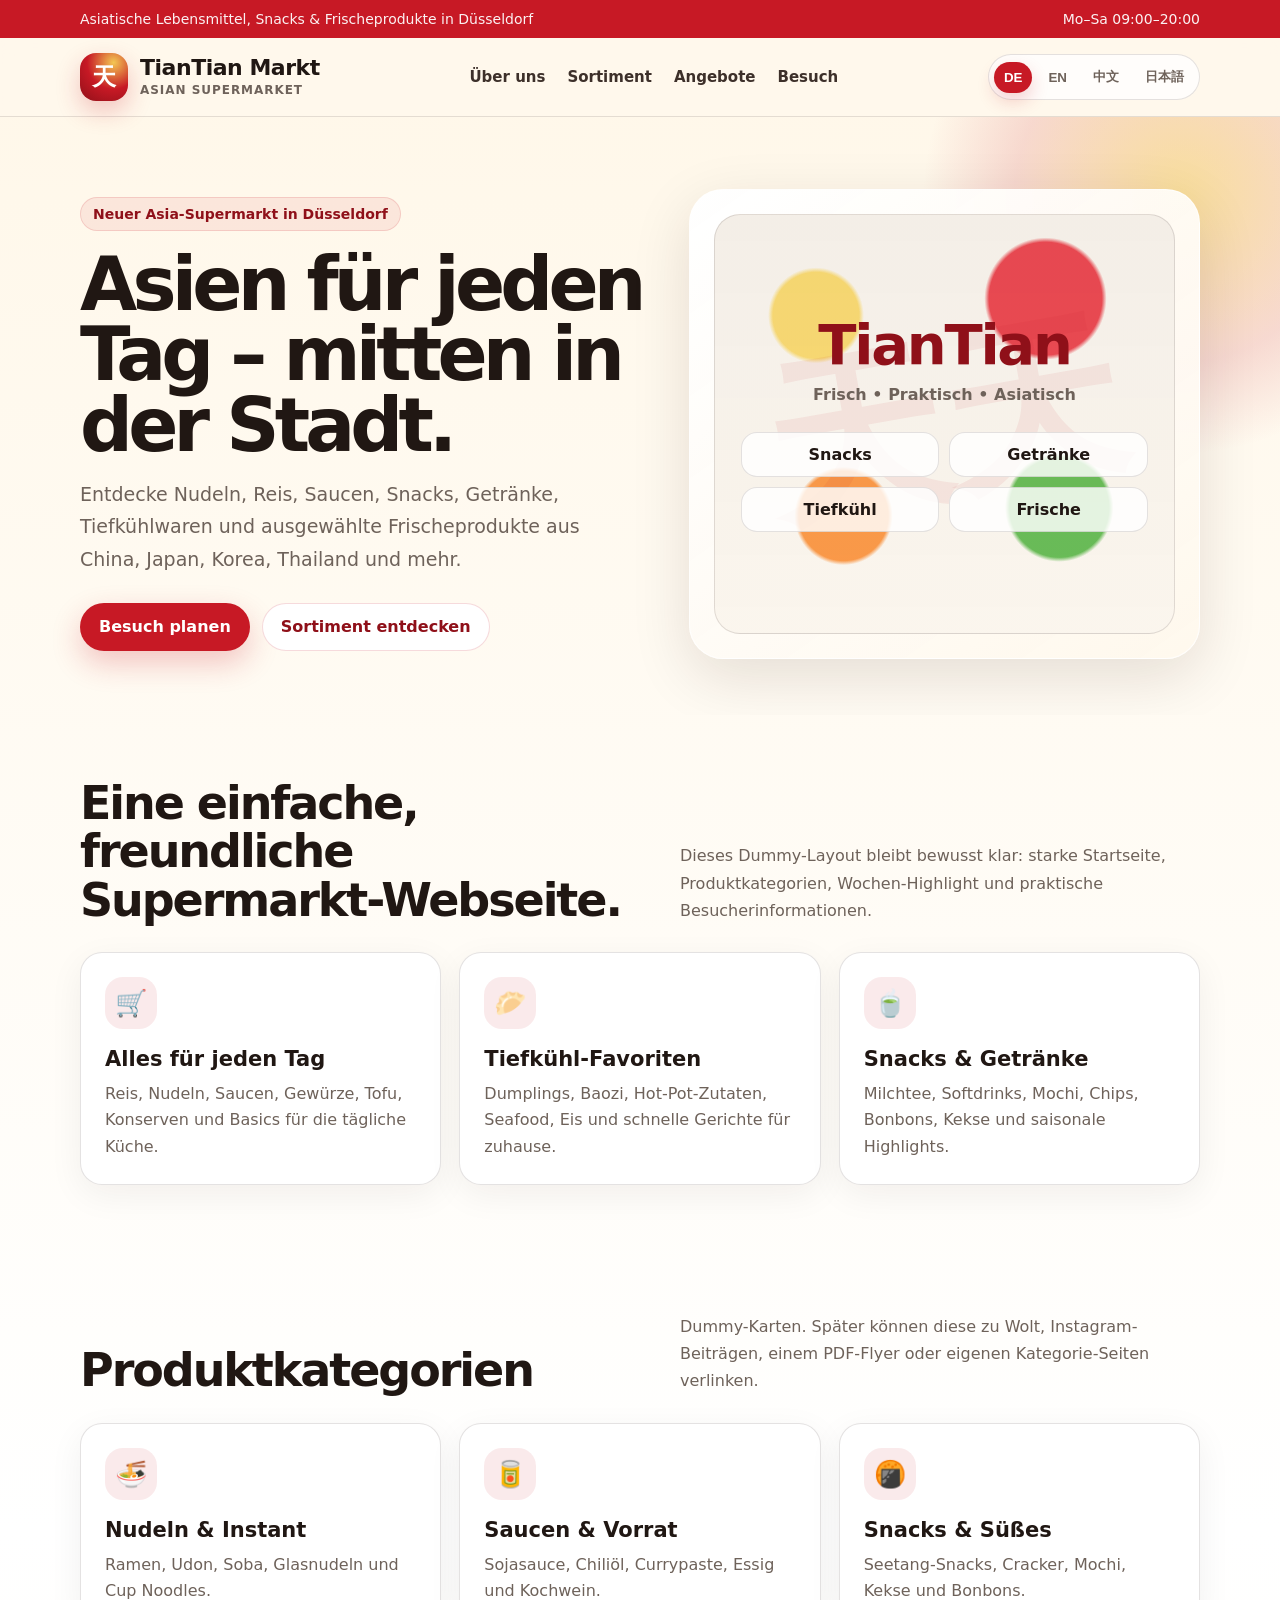
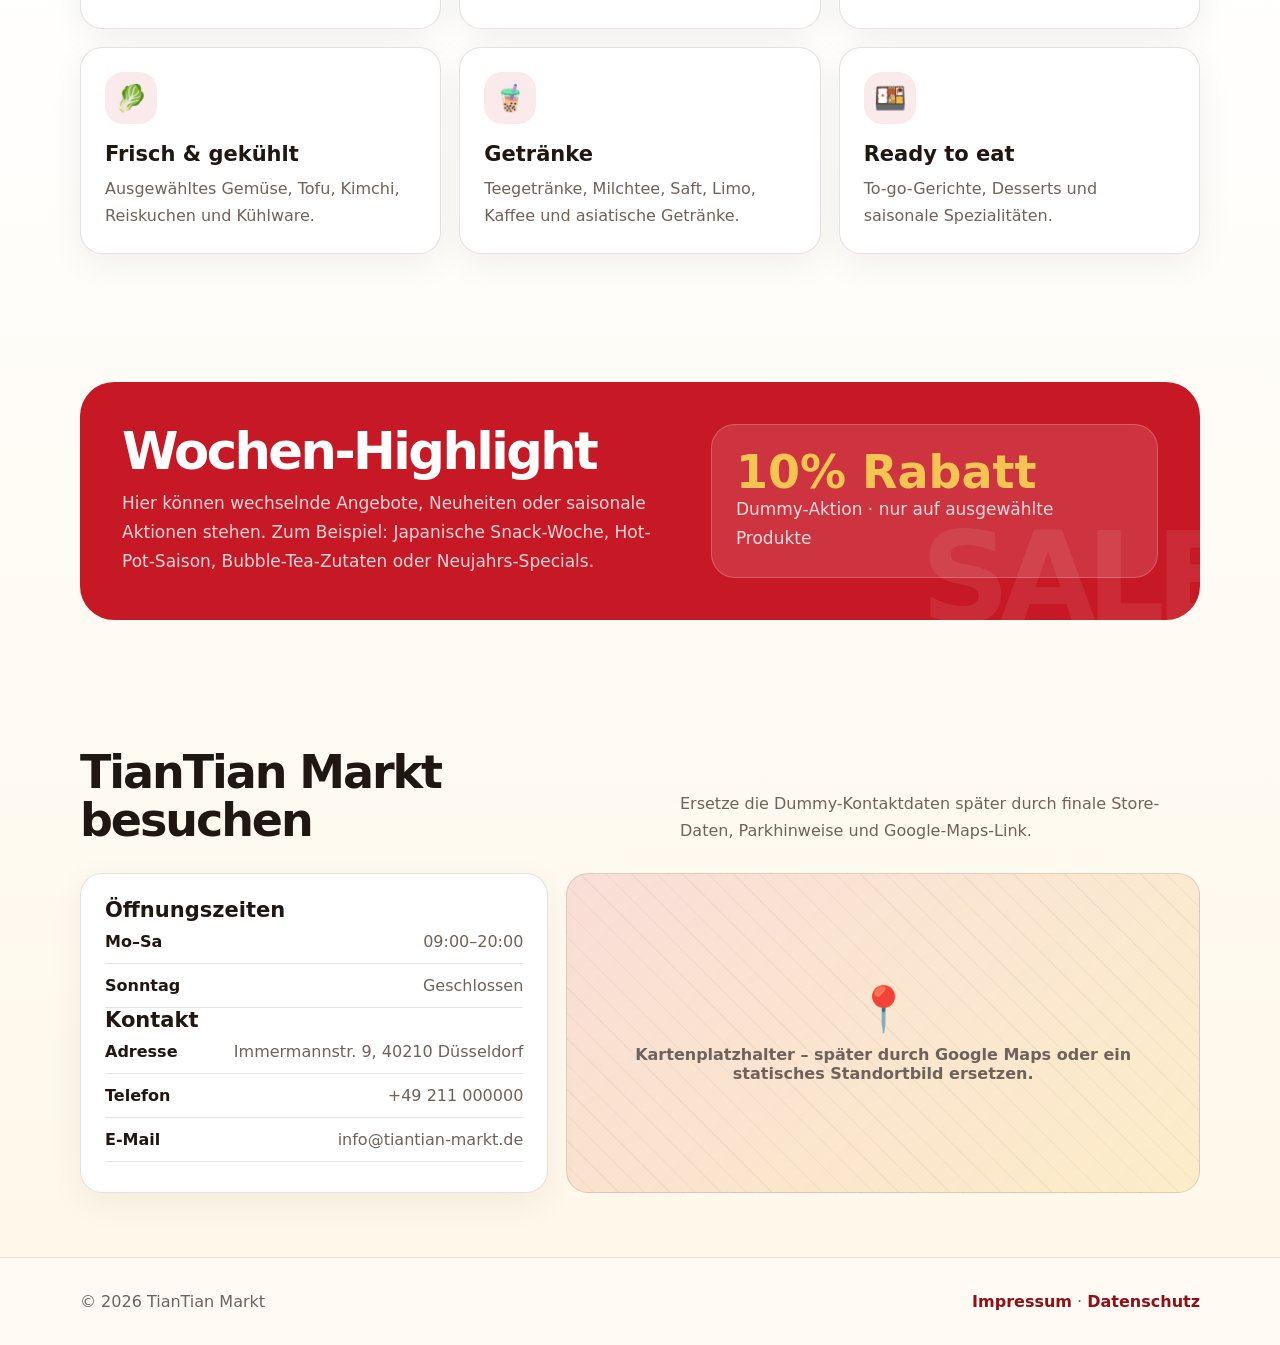
==== commit c7c68667: "added favicons" ====
--- a/index.html
+++ b/index.html
@@ -3,184 +3,139 @@
 <head>
   <meta charset="utf-8" />
   <meta name="viewport" content="width=device-width, initial-scale=1" />
-  <title>TianTian Markt – Coming Soon</title>
-  <meta name="description" content="TianTian Markt – Asian Supermarket Düsseldorf. Coming soon." />
+  <title>TianTian Markt | Asian Supermarket Düsseldorf</title>
+  <meta name="description" content="TianTian Markt – asiatischer Supermarkt in Düsseldorf mit Lebensmitteln, Snacks, Getränken, Tiefkühlwaren und frischen Produkten." />
+  <link rel="icon" href="/assets/favicon.ico" sizes="any">
+  <link rel="icon" type="image/png" sizes="32x32" href="/assets/favicon-32x32.png">
+  <link rel="icon" type="image/png" sizes="16x16" href="/assets/favicon-16x16.png">
+  <link rel="apple-touch-icon" sizes="180x180" href="/assets/apple-touch-icon.png">
+  <link rel="manifest" href="/assets/site.webmanifest">  <link rel="stylesheet" href="styles.css" />
+</head>
+  <link rel="stylesheet" href="styles.css" />
+</head>
+<body>
+  <div data-include="partials/nav.html"></div>
 
-  <style>
-    * {
-      box-sizing: border-box;
-    }
+  <main id="home">
+    <section class="hero">
+      <div class="container hero-grid">
+        <div>
+          <span class="eyebrow" data-i18n="eyebrow">Neuer Asia-Supermarkt in Düsseldorf</span>
+          <h1 data-i18n="heroTitle">Asien für jeden Tag – mitten in der Stadt.</h1>
+          <p data-i18n="heroText">Entdecke Nudeln, Reis, Saucen, Snacks, Getränke, Tiefkühlwaren und ausgewählte Frischeprodukte aus China, Japan, Korea, Thailand und mehr.</p>
+          <div class="cta-row">
+            <a class="btn btn-primary" href="#visit" data-i18n="ctaVisit">Besuch planen</a>
+            <a class="btn btn-secondary" href="#products" data-i18n="ctaExplore">Sortiment entdecken</a>
+          </div>
+        </div>
 
-    body {
-      margin: 0;
-      min-height: 100vh;
-      font-family: system-ui, -apple-system, BlinkMacSystemFont, "Segoe UI", sans-serif;
-      color: #183233;
-      background:
-        radial-gradient(circle at center, rgba(255,255,255,0.96) 0%, rgba(255,255,255,0.9) 45%, rgba(222,244,241,0.75) 100%),
-        linear-gradient(135deg, #f8fbfa 0%, #e8f6f3 100%);
-      overflow: hidden;
-    }
+        <div class="hero-card" aria-label="Store visual placeholder">
+          <div class="market-visual">
+            <div class="market-visual-content">
+              <div class="big" data-i18n="visualTitle">TianTian</div>
+              <div class="sub" data-i18n="visualSub">Frisch • Praktisch • Asiatisch</div>
+              <div class="visual-tags">
+                <span data-i18n="tagSnacks">Snacks</span>
+                <span data-i18n="tagDrinks">Getränke</span>
+                <span data-i18n="tagFrozen">Tiefkühl</span>
+                <span data-i18n="tagFresh">Frische</span>
+              </div>
+            </div>
+          </div>
+        </div>
+      </div>
+    </section>
 
-    .page {
-      min-height: 100vh;
-      display: flex;
-      align-items: center;
-      justify-content: center;
-      padding: 40px 20px;
-      position: relative;
-      text-align: center;
-    }
+    <section class="section" id="about">
+      <div class="container">
+        <div class="section-head">
+          <h2 data-i18n="aboutTitle">Eine einfache, freundliche Supermarkt-Webseite.</h2>
+          <p data-i18n="aboutText">Dieses Dummy-Layout bleibt bewusst klar: starke Startseite, Produktkategorien, Wochen-Highlight und praktische Besucherinformationen.</p>
+        </div>
+        <div class="grid-3">
+          <article class="card">
+            <div class="category-icon">🛒</div>
+            <h3 data-i18n="aboutCard1Title">Alles für jeden Tag</h3>
+            <p data-i18n="aboutCard1Text">Reis, Nudeln, Saucen, Gewürze, Tofu, Konserven und Basics für die tägliche Küche.</p>
+          </article>
+          <article class="card">
+            <div class="category-icon">🥟</div>
+            <h3 data-i18n="aboutCard2Title">Tiefkühl-Favoriten</h3>
+            <p data-i18n="aboutCard2Text">Dumplings, Baozi, Hot-Pot-Zutaten, Seafood, Eis und schnelle Gerichte für zuhause.</p>
+          </article>
+          <article class="card">
+            <div class="category-icon">🍵</div>
+            <h3 data-i18n="aboutCard3Title">Snacks & Getränke</h3>
+            <p data-i18n="aboutCard3Text">Milchtee, Softdrinks, Mochi, Chips, Bonbons, Kekse und saisonale Highlights.</p>
+          </article>
+        </div>
+      </div>
+    </section>
 
-    .bg-texture {
-      position: absolute;
-      inset: 0;
-      pointer-events: none;
-      opacity: 0.22;
-      background:
-        radial-gradient(circle at 15% 75%, #3d8d8a 0 2px, transparent 3px),
-        radial-gradient(circle at 85% 25%, #3d8d8a 0 2px, transparent 3px);
-      background-size: 90px 90px;
-    }
+    <section class="section" id="products">
+      <div class="container">
+        <div class="section-head">
+          <h2 data-i18n="productsTitle">Produktkategorien</h2>
+          <p data-i18n="productsText">Dummy-Karten. Später können diese zu Wolt, Instagram-Beiträgen, einem PDF-Flyer oder eigenen Kategorie-Seiten verlinken.</p>
+        </div>
+        <div class="grid-3">
+          <article class="card"><div class="category-icon">🍜</div><h3 data-i18n="cat1Title">Nudeln & Instant</h3><p data-i18n="cat1Text">Ramen, Udon, Soba, Glasnudeln und Cup Noodles.</p></article>
+          <article class="card"><div class="category-icon">🥫</div><h3 data-i18n="cat2Title">Saucen & Vorrat</h3><p data-i18n="cat2Text">Sojasauce, Chiliöl, Currypaste, Essig und Kochwein.</p></article>
+          <article class="card"><div class="category-icon">🍘</div><h3 data-i18n="cat3Title">Snacks & Süßes</h3><p data-i18n="cat3Text">Seetang-Snacks, Cracker, Mochi, Kekse und Bonbons.</p></article>
+          <article class="card"><div class="category-icon">🥬</div><h3 data-i18n="cat4Title">Frisch & gekühlt</h3><p data-i18n="cat4Text">Ausgewähltes Gemüse, Tofu, Kimchi, Reiskuchen und Kühlware.</p></article>
+          <article class="card"><div class="category-icon">🧋</div><h3 data-i18n="cat5Title">Getränke</h3><p data-i18n="cat5Text">Teegetränke, Milchtee, Saft, Limo, Kaffee und asiatische Getränke.</p></article>
+          <article class="card"><div class="category-icon">🍱</div><h3 data-i18n="cat6Title">Ready to eat</h3><p data-i18n="cat6Text">To-go-Gerichte, Desserts und saisonale Spezialitäten.</p></article>
+        </div>
+      </div>
+    </section>
 
-    .card {
-      position: relative;
-      z-index: 1;
-      max-width: 760px;
-      width: 100%;
-      padding: 48px 28px;
-    }
+    <section class="section" id="offers">
+      <div class="container">
+        <div class="highlight">
+          <div>
+            <h2 data-i18n="offerTitle">Wochen-Highlight</h2>
+            <p data-i18n="offerText">Hier können wechselnde Angebote, Neuheiten oder saisonale Aktionen stehen. Zum Beispiel: Japanische Snack-Woche, Hot-Pot-Saison, Bubble-Tea-Zutaten oder Neujahrs-Specials.</p>
+          </div>
+          <div class="offer-box">
+            <strong data-i18n="offerBadge">10% Rabatt</strong>
+            <p data-i18n="offerSmall">Dummy-Aktion · nur auf ausgewählte Produkte</p>
+          </div>
+        </div>
+      </div>
+    </section>
 
-    .logo {
-      width: clamp(160px, 28vw, 320px);
-      max-width: 80%;
-      height: auto;
-      display: block;
-      margin: 0 auto 32px;
-      filter: drop-shadow(0 12px 20px rgba(0,0,0,0.12));
-    }
-
-    h1 {
-      margin: 0;
-      font-size: clamp(42px, 7vw, 76px);
-      letter-spacing: 0.12em;
-      font-weight: 800;
-      color: #075f61;
-      text-transform: uppercase;
-    }
-
-    .divider {
-      width: 280px;
-      max-width: 70%;
-      height: 2px;
-      margin: 26px auto 28px;
-      background: linear-gradient(90deg, transparent, #2caaa4, transparent);
-    }
-
-    p {
-      margin: 0 auto;
-      max-width: 560px;
-      font-size: clamp(18px, 2.2vw, 26px);
-      line-height: 1.55;
-      color: #243b3c;
-    }
-
-    .thanks {
-      margin-top: 18px;
-      color: #07817d;
-      font-weight: 700;
-    }
-
-    .contact {
-      margin-top: 36px;
-      font-size: 18px;
-      color: #1f3435;
-    }
-
-    .contact a {
-      color: inherit;
-      text-decoration: none;
-    }
-
-    .contact a:hover {
-      text-decoration: underline;
-    }
-
-    .bamboo {
-      position: absolute;
-      width: 240px;
-      height: 420px;
-      opacity: 0.18;
-      border-left: 10px solid #087b76;
-      transform: rotate(18deg);
-    }
-
-    .bamboo::before,
-    .bamboo::after {
-      content: "";
-      position: absolute;
-      width: 120px;
-      height: 38px;
-      border-radius: 100% 0 100% 0;
-      background: #087b76;
-      left: 20px;
-    }
-
-    .bamboo::before {
-      top: 80px;
-      transform: rotate(-30deg);
-    }
-
-    .bamboo::after {
-      top: 180px;
-      transform: rotate(25deg);
-    }
-
-    .bamboo.left {
-      left: -60px;
-      top: 30px;
-    }
-
-    .bamboo.right {
-      right: -80px;
-      bottom: 20px;
-      transform: rotate(-160deg);
-    }
-
-    @media (max-width: 600px) {
-      .card {
-        padding: 24px 12px;
-      }
-
-      .logo {
-        margin-bottom: 32px;
-      }
-
-      .contact {
-        font-size: 16px;
-      }
-    }
-  </style>
-</head>
-
-<body>
-  <main class="page">
-    <div class="bg-texture"></div>
-    <div class="bamboo left"></div>
-    <div class="bamboo right"></div>
-
-    <section class="card">
-      <img class="logo" src="assets/logo.png" alt="TianTian Markt Logo" />
-
-      <h1>Coming Soon</h1>
-
-      <div class="divider"></div>
-
-      <div class="contact">
-        <div>Immermannstr. 9 - 40210 Düsseldorf</div>
-        <a href="mailto:info@tiantianmarkt.de">info@tiantianmarkt.de</a>
+    <section class="section" id="visit">
+      <div class="container">
+        <div class="section-head">
+          <h2 data-i18n="visitTitle">TianTian Markt besuchen</h2>
+          <p data-i18n="visitText">Ersetze die Dummy-Kontaktdaten später durch finale Store-Daten, Parkhinweise und Google-Maps-Link.</p>
+        </div>
+        <div class="info-grid">
+          <div class="card">
+            <h3 data-i18n="hoursTitle">Öffnungszeiten</h3>
+            <ul class="hours-list">
+              <li><strong data-i18n="daysMonSat">Mo–Sa</strong><span>09:00–20:00</span></li>
+              <li><strong data-i18n="daysSunday">Sonntag</strong><span data-i18n="closed">Geschlossen</span></li>
+            </ul>
+            <h3 class="contact-heading" data-i18n="contactTitle">Kontakt</h3>
+            <ul class="contact-list">
+              <li><strong data-i18n="addressLabel">Adresse</strong><span>Immermannstr. 9, 40210 Düsseldorf</span></li>
+              <li><strong data-i18n="phoneLabel">Telefon</strong><span>+49 211 000000</span></li>
+              <li><strong data-i18n="emailLabel">E-Mail</strong><span>info@tiantian-markt.de</span></li>
+            </ul>
+          </div>
+          <div class="map-placeholder">
+            <div>
+              <div class="map-icon">📍</div>
+              <div data-i18n="mapText">Kartenplatzhalter – später durch Google Maps oder ein statisches Standortbild ersetzen.</div>
+            </div>
+          </div>
+        </div>
       </div>
     </section>
   </main>
+
+  <div data-include="partials/footer.html"></div>
+  <script src="script.js"></script>
 </body>
 </html>
--- a/styles.css
+++ b/styles.css
@@ -0,0 +1,566 @@
+:root {
+  --red: #c71925;
+  --red-dark: #8f1019;
+  --gold: #f3c653;
+  --cream: #fff8ed;
+  --ink: #201713;
+  --muted: #6e625a;
+  --line: rgba(32, 23, 19, .12);
+  --card: #ffffff;
+  --shadow: 0 18px 60px rgba(40, 20, 10, .12);
+  --radius: 22px;
+  --max: 1120px;
+}
+
+* { box-sizing: border-box; }
+
+html { scroll-behavior: smooth; }
+
+body {
+  margin: 0;
+  font-family: Inter, ui-sans-serif, system-ui, -apple-system, BlinkMacSystemFont, "Segoe UI", sans-serif;
+  color: var(--ink);
+  background: linear-gradient(180deg, #fff7e8 0%, #ffffff 52%, #fff7e8 100%);
+}
+
+body.menu-open { overflow: hidden; }
+
+a { color: inherit; text-decoration: none; }
+
+.container {
+  width: min(var(--max), calc(100% - 36px));
+  margin: 0 auto;
+}
+
+.container.narrow {
+  max-width: 820px;
+}
+
+.topbar {
+  background: var(--red);
+  color: white;
+  font-size: 14px;
+}
+
+.topbar-inner {
+  min-height: 38px;
+  display: flex;
+  align-items: center;
+  justify-content: space-between;
+  gap: 16px;
+}
+
+.topbar span { opacity: .94; }
+
+.header {
+  position: sticky;
+  top: 0;
+  z-index: 50;
+  background: rgba(255, 248, 237, .9);
+  backdrop-filter: blur(14px);
+  border-bottom: 1px solid var(--line);
+}
+
+.nav {
+  display: flex;
+  align-items: center;
+  justify-content: space-between;
+  gap: 20px;
+  min-height: 78px;
+}
+
+.brand {
+  display: flex;
+  align-items: center;
+  gap: 12px;
+  font-weight: 850;
+  letter-spacing: -.03em;
+}
+
+.brand-mark {
+  width: 48px;
+  height: 48px;
+  border-radius: 16px;
+  display: grid;
+  place-items: center;
+  color: white;
+  background: radial-gradient(circle at 70% 20%, var(--gold), var(--red) 52%, var(--red-dark));
+  box-shadow: 0 10px 25px rgba(199, 25, 37, .24);
+  font-size: 24px;
+  font-weight: 900;
+}
+
+.brand-text strong {
+  display: block;
+  font-size: 22px;
+  line-height: 1;
+}
+
+.brand-text small {
+  display: block;
+  margin-top: 4px;
+  color: var(--muted);
+  font-size: 12px;
+  letter-spacing: .08em;
+  text-transform: uppercase;
+}
+
+.nav-links {
+  display: flex;
+  align-items: center;
+  gap: 22px;
+  color: #3d302a;
+  font-weight: 650;
+  font-size: 15px;
+}
+
+.nav-links a:hover { color: var(--red); }
+
+.language-switcher {
+  display: flex;
+  align-items: center;
+  gap: 6px;
+  padding: 5px;
+  border: 1px solid var(--line);
+  border-radius: 999px;
+  background: rgba(255,255,255,.75);
+}
+
+.language-switcher button {
+  border: 0;
+  border-radius: 999px;
+  padding: 8px 10px;
+  background: transparent;
+  color: var(--muted);
+  font-weight: 700;
+  cursor: pointer;
+}
+
+.language-switcher button.active {
+  background: var(--red);
+  color: white;
+  box-shadow: 0 8px 18px rgba(199, 25, 37, .2);
+}
+
+.mobile-toggle {
+  display: none;
+  border: 0;
+  background: var(--red);
+  color: white;
+  border-radius: 12px;
+  padding: 10px 12px;
+  font-weight: 800;
+  cursor: pointer;
+}
+
+.hero {
+  position: relative;
+  overflow: hidden;
+  padding: 72px 0 56px;
+}
+
+.hero::before {
+  content: "";
+  position: absolute;
+  width: 520px;
+  height: 520px;
+  border-radius: 50%;
+  right: -160px;
+  top: -180px;
+  background: radial-gradient(circle, rgba(243,198,83,.52), rgba(199,25,37,.14) 45%, transparent 70%);
+}
+
+.hero-grid {
+  position: relative;
+  display: grid;
+  grid-template-columns: 1.05fr .95fr;
+  gap: 44px;
+  align-items: center;
+}
+
+.eyebrow {
+  display: inline-flex;
+  align-items: center;
+  gap: 8px;
+  padding: 8px 12px;
+  border-radius: 999px;
+  color: var(--red-dark);
+  background: rgba(199,25,37,.08);
+  border: 1px solid rgba(199,25,37,.14);
+  font-weight: 800;
+  font-size: 14px;
+}
+
+h1 {
+  margin: 18px 0 18px;
+  max-width: 720px;
+  font-size: clamp(42px, 6vw, 74px);
+  line-height: .95;
+  letter-spacing: -.065em;
+}
+
+.hero p {
+  max-width: 600px;
+  color: var(--muted);
+  font-size: 19px;
+  line-height: 1.7;
+  margin: 0 0 28px;
+}
+
+.cta-row {
+  display: flex;
+  flex-wrap: wrap;
+  gap: 12px;
+  align-items: center;
+}
+
+.btn {
+  display: inline-flex;
+  align-items: center;
+  justify-content: center;
+  gap: 8px;
+  min-height: 48px;
+  padding: 0 18px;
+  border-radius: 999px;
+  border: 1px solid transparent;
+  font-weight: 850;
+  cursor: pointer;
+}
+
+.btn-primary {
+  background: var(--red);
+  color: white;
+  box-shadow: 0 12px 30px rgba(199,25,37,.24);
+}
+
+.btn-secondary {
+  background: white;
+  color: var(--red-dark);
+  border-color: rgba(199,25,37,.16);
+}
+
+.hero-card {
+  background: linear-gradient(145deg, rgba(255,255,255,.96), rgba(255,248,237,.92));
+  border: 1px solid rgba(255,255,255,.8);
+  box-shadow: var(--shadow);
+  border-radius: 34px;
+  padding: 24px;
+}
+
+.market-visual {
+  min-height: 420px;
+  border-radius: 26px;
+  background:
+    linear-gradient(180deg, rgba(32,23,19,.05), rgba(32,23,19,.02)),
+    radial-gradient(circle at 22% 24%, #ffdf76 0 9%, transparent 10%),
+    radial-gradient(circle at 72% 20%, #f04b54 0 12%, transparent 13%),
+    radial-gradient(circle at 75% 70%, #6bbf59 0 11%, transparent 12%),
+    radial-gradient(circle at 28% 72%, #ff9c4a 0 10%, transparent 11%),
+    #fffaf2;
+  border: 1px solid var(--line);
+  display: grid;
+  place-items: center;
+  text-align: center;
+  padding: 26px;
+  position: relative;
+  overflow: hidden;
+}
+
+.market-visual::after {
+  content: "天天";
+  position: absolute;
+  font-size: 180px;
+  font-weight: 900;
+  color: rgba(199,25,37,.07);
+  transform: rotate(-10deg);
+}
+
+.market-visual-content {
+  position: relative;
+  z-index: 1;
+  width: 100%;
+}
+
+.market-visual-content .big {
+  font-size: 56px;
+  line-height: 1;
+  font-weight: 900;
+  letter-spacing: -.04em;
+  color: var(--red-dark);
+}
+
+.market-visual-content .sub {
+  margin-top: 12px;
+  color: var(--muted);
+  font-weight: 700;
+}
+
+.visual-tags {
+  display: grid;
+  grid-template-columns: repeat(2, 1fr);
+  gap: 10px;
+  margin-top: 28px;
+}
+
+.visual-tags span {
+  padding: 12px;
+  border-radius: 16px;
+  background: rgba(255,255,255,.82);
+  border: 1px solid var(--line);
+  font-weight: 800;
+}
+
+.section { padding: 64px 0; }
+
+.section-head {
+  display: flex;
+  align-items: end;
+  justify-content: space-between;
+  gap: 24px;
+  margin-bottom: 28px;
+}
+
+.section-head h2 {
+  margin: 0;
+  font-size: clamp(30px, 4vw, 46px);
+  line-height: 1.05;
+  letter-spacing: -.045em;
+}
+
+.section-head p {
+  max-width: 520px;
+  margin: 0;
+  color: var(--muted);
+  line-height: 1.7;
+}
+
+.grid-3 {
+  display: grid;
+  grid-template-columns: repeat(3, 1fr);
+  gap: 18px;
+}
+
+.card {
+  background: var(--card);
+  border: 1px solid var(--line);
+  border-radius: var(--radius);
+  padding: 24px;
+  box-shadow: 0 10px 35px rgba(40,20,10,.06);
+}
+
+.category-icon {
+  width: 52px;
+  height: 52px;
+  display: grid;
+  place-items: center;
+  border-radius: 18px;
+  background: rgba(199,25,37,.09);
+  font-size: 26px;
+  margin-bottom: 18px;
+}
+
+.card h3 {
+  margin: 0 0 10px;
+  font-size: 21px;
+}
+
+.card p {
+  margin: 0;
+  color: var(--muted);
+  line-height: 1.65;
+}
+
+.highlight {
+  background: var(--red);
+  color: white;
+  border-radius: 34px;
+  padding: 42px;
+  display: grid;
+  grid-template-columns: 1fr .8fr;
+  gap: 30px;
+  align-items: center;
+  overflow: hidden;
+  position: relative;
+}
+
+.highlight::after {
+  content: "SALE";
+  position: absolute;
+  right: -30px;
+  bottom: -30px;
+  font-size: 124px;
+  font-weight: 900;
+  color: rgba(255,255,255,.08);
+  letter-spacing: -.08em;
+}
+
+.highlight h2 {
+  margin: 0 0 12px;
+  font-size: clamp(32px, 4vw, 52px);
+  letter-spacing: -.05em;
+  line-height: 1;
+}
+
+.highlight p {
+  margin: 0;
+  color: rgba(255,255,255,.82);
+  line-height: 1.7;
+  font-size: 17px;
+}
+
+.offer-box {
+  position: relative;
+  z-index: 1;
+  background: rgba(255,255,255,.12);
+  border: 1px solid rgba(255,255,255,.2);
+  border-radius: 24px;
+  padding: 24px;
+}
+
+.offer-box strong {
+  display: block;
+  font-size: 46px;
+  line-height: 1;
+  color: var(--gold);
+}
+
+.info-grid {
+  display: grid;
+  grid-template-columns: .85fr 1.15fr;
+  gap: 18px;
+}
+
+.hours-list, .contact-list {
+  display: grid;
+  gap: 12px;
+  margin: 0;
+  padding: 0;
+  list-style: none;
+}
+
+.hours-list li, .contact-list li {
+  display: flex;
+  justify-content: space-between;
+  gap: 16px;
+  padding-bottom: 12px;
+  border-bottom: 1px solid var(--line);
+  color: var(--muted);
+}
+
+.hours-list strong, .contact-list strong { color: var(--ink); }
+
+.contact-heading { margin-top: 28px; }
+
+.map-placeholder {
+  min-height: 320px;
+  border-radius: var(--radius);
+  background:
+    linear-gradient(135deg, rgba(199,25,37,.12), rgba(243,198,83,.22)),
+    repeating-linear-gradient(45deg, rgba(32,23,19,.05) 0 1px, transparent 1px 18px);
+  border: 1px solid var(--line);
+  display: grid;
+  place-items: center;
+  text-align: center;
+  padding: 30px;
+  color: var(--muted);
+  font-weight: 700;
+}
+
+.map-icon {
+  font-size: 44px;
+  margin-bottom: 10px;
+}
+
+.legal-page h1 {
+  font-size: clamp(38px, 5vw, 62px);
+  margin: 0 0 18px;
+  letter-spacing: -.055em;
+  line-height: .98;
+}
+
+.legal-page h2 {
+  margin: 34px 0 10px;
+  font-size: 24px;
+}
+
+.legal-page p {
+  color: var(--muted);
+  line-height: 1.75;
+}
+
+.legal-note {
+  border: 1px solid rgba(199, 25, 37, .18);
+  background: rgba(199, 25, 37, .06);
+  color: var(--red-dark) !important;
+  border-radius: 18px;
+  padding: 16px 18px;
+}
+
+footer {
+  padding: 34px 0;
+  color: var(--muted);
+  border-top: 1px solid var(--line);
+  background: rgba(255,255,255,.5);
+}
+
+.footer-inner {
+  display: flex;
+  justify-content: space-between;
+  gap: 20px;
+  flex-wrap: wrap;
+}
+
+.footer-inner a {
+  color: var(--red-dark);
+  font-weight: 750;
+}
+
+@media (max-width: 880px) {
+  .mobile-toggle { display: inline-flex; }
+
+  .nav-links {
+    position: fixed;
+    inset: 117px 18px auto 18px;
+    display: none;
+    flex-direction: column;
+    align-items: stretch;
+    gap: 0;
+    background: white;
+    border: 1px solid var(--line);
+    border-radius: 22px;
+    box-shadow: var(--shadow);
+    padding: 10px;
+  }
+
+  body.menu-open .nav-links { display: flex; }
+
+  .nav-links a {
+    padding: 14px;
+    border-radius: 14px;
+  }
+
+  .nav-actions {
+    display: flex;
+    gap: 8px;
+    align-items: center;
+  }
+
+  .hero-grid, .highlight, .info-grid { grid-template-columns: 1fr; }
+  .grid-3 { grid-template-columns: 1fr; }
+  .section-head { align-items: start; flex-direction: column; }
+  .market-visual { min-height: 330px; }
+}
+
+@media (max-width: 560px) {
+  .topbar-inner {
+    flex-direction: column;
+    align-items: flex-start;
+    padding: 10px 0;
+  }
+
+  .brand-text small { display: none; }
+  .language-switcher button { padding: 7px 8px; }
+  .hero { padding-top: 48px; }
+  .highlight { padding: 28px; }
+  .visual-tags { grid-template-columns: 1fr; }
+}
--- a/styles.css
+++ b/styles.css
@@ -0,0 +1,566 @@
+:root {
+  --red: #c71925;
+  --red-dark: #8f1019;
+  --gold: #f3c653;
+  --cream: #fff8ed;
+  --ink: #201713;
+  --muted: #6e625a;
+  --line: rgba(32, 23, 19, .12);
+  --card: #ffffff;
+  --shadow: 0 18px 60px rgba(40, 20, 10, .12);
+  --radius: 22px;
+  --max: 1120px;
+}
+
+* { box-sizing: border-box; }
+
+html { scroll-behavior: smooth; }
+
+body {
+  margin: 0;
+  font-family: Inter, ui-sans-serif, system-ui, -apple-system, BlinkMacSystemFont, "Segoe UI", sans-serif;
+  color: var(--ink);
+  background: linear-gradient(180deg, #fff7e8 0%, #ffffff 52%, #fff7e8 100%);
+}
+
+body.menu-open { overflow: hidden; }
+
+a { color: inherit; text-decoration: none; }
+
+.container {
+  width: min(var(--max), calc(100% - 36px));
+  margin: 0 auto;
+}
+
+.container.narrow {
+  max-width: 820px;
+}
+
+.topbar {
+  background: var(--red);
+  color: white;
+  font-size: 14px;
+}
+
+.topbar-inner {
+  min-height: 38px;
+  display: flex;
+  align-items: center;
+  justify-content: space-between;
+  gap: 16px;
+}
+
+.topbar span { opacity: .94; }
+
+.header {
+  position: sticky;
+  top: 0;
+  z-index: 50;
+  background: rgba(255, 248, 237, .9);
+  backdrop-filter: blur(14px);
+  border-bottom: 1px solid var(--line);
+}
+
+.nav {
+  display: flex;
+  align-items: center;
+  justify-content: space-between;
+  gap: 20px;
+  min-height: 78px;
+}
+
+.brand {
+  display: flex;
+  align-items: center;
+  gap: 12px;
+  font-weight: 850;
+  letter-spacing: -.03em;
+}
+
+.brand-mark {
+  width: 48px;
+  height: 48px;
+  border-radius: 16px;
+  display: grid;
+  place-items: center;
+  color: white;
+  background: radial-gradient(circle at 70% 20%, var(--gold), var(--red) 52%, var(--red-dark));
+  box-shadow: 0 10px 25px rgba(199, 25, 37, .24);
+  font-size: 24px;
+  font-weight: 900;
+}
+
+.brand-text strong {
+  display: block;
+  font-size: 22px;
+  line-height: 1;
+}
+
+.brand-text small {
+  display: block;
+  margin-top: 4px;
+  color: var(--muted);
+  font-size: 12px;
+  letter-spacing: .08em;
+  text-transform: uppercase;
+}
+
+.nav-links {
+  display: flex;
+  align-items: center;
+  gap: 22px;
+  color: #3d302a;
+  font-weight: 650;
+  font-size: 15px;
+}
+
+.nav-links a:hover { color: var(--red); }
+
+.language-switcher {
+  display: flex;
+  align-items: center;
+  gap: 6px;
+  padding: 5px;
+  border: 1px solid var(--line);
+  border-radius: 999px;
+  background: rgba(255,255,255,.75);
+}
+
+.language-switcher button {
+  border: 0;
+  border-radius: 999px;
+  padding: 8px 10px;
+  background: transparent;
+  color: var(--muted);
+  font-weight: 700;
+  cursor: pointer;
+}
+
+.language-switcher button.active {
+  background: var(--red);
+  color: white;
+  box-shadow: 0 8px 18px rgba(199, 25, 37, .2);
+}
+
+.mobile-toggle {
+  display: none;
+  border: 0;
+  background: var(--red);
+  color: white;
+  border-radius: 12px;
+  padding: 10px 12px;
+  font-weight: 800;
+  cursor: pointer;
+}
+
+.hero {
+  position: relative;
+  overflow: hidden;
+  padding: 72px 0 56px;
+}
+
+.hero::before {
+  content: "";
+  position: absolute;
+  width: 520px;
+  height: 520px;
+  border-radius: 50%;
+  right: -160px;
+  top: -180px;
+  background: radial-gradient(circle, rgba(243,198,83,.52), rgba(199,25,37,.14) 45%, transparent 70%);
+}
+
+.hero-grid {
+  position: relative;
+  display: grid;
+  grid-template-columns: 1.05fr .95fr;
+  gap: 44px;
+  align-items: center;
+}
+
+.eyebrow {
+  display: inline-flex;
+  align-items: center;
+  gap: 8px;
+  padding: 8px 12px;
+  border-radius: 999px;
+  color: var(--red-dark);
+  background: rgba(199,25,37,.08);
+  border: 1px solid rgba(199,25,37,.14);
+  font-weight: 800;
+  font-size: 14px;
+}
+
+h1 {
+  margin: 18px 0 18px;
+  max-width: 720px;
+  font-size: clamp(42px, 6vw, 74px);
+  line-height: .95;
+  letter-spacing: -.065em;
+}
+
+.hero p {
+  max-width: 600px;
+  color: var(--muted);
+  font-size: 19px;
+  line-height: 1.7;
+  margin: 0 0 28px;
+}
+
+.cta-row {
+  display: flex;
+  flex-wrap: wrap;
+  gap: 12px;
+  align-items: center;
+}
+
+.btn {
+  display: inline-flex;
+  align-items: center;
+  justify-content: center;
+  gap: 8px;
+  min-height: 48px;
+  padding: 0 18px;
+  border-radius: 999px;
+  border: 1px solid transparent;
+  font-weight: 850;
+  cursor: pointer;
+}
+
+.btn-primary {
+  background: var(--red);
+  color: white;
+  box-shadow: 0 12px 30px rgba(199,25,37,.24);
+}
+
+.btn-secondary {
+  background: white;
+  color: var(--red-dark);
+  border-color: rgba(199,25,37,.16);
+}
+
+.hero-card {
+  background: linear-gradient(145deg, rgba(255,255,255,.96), rgba(255,248,237,.92));
+  border: 1px solid rgba(255,255,255,.8);
+  box-shadow: var(--shadow);
+  border-radius: 34px;
+  padding: 24px;
+}
+
+.market-visual {
+  min-height: 420px;
+  border-radius: 26px;
+  background:
+    linear-gradient(180deg, rgba(32,23,19,.05), rgba(32,23,19,.02)),
+    radial-gradient(circle at 22% 24%, #ffdf76 0 9%, transparent 10%),
+    radial-gradient(circle at 72% 20%, #f04b54 0 12%, transparent 13%),
+    radial-gradient(circle at 75% 70%, #6bbf59 0 11%, transparent 12%),
+    radial-gradient(circle at 28% 72%, #ff9c4a 0 10%, transparent 11%),
+    #fffaf2;
+  border: 1px solid var(--line);
+  display: grid;
+  place-items: center;
+  text-align: center;
+  padding: 26px;
+  position: relative;
+  overflow: hidden;
+}
+
+.market-visual::after {
+  content: "天天";
+  position: absolute;
+  font-size: 180px;
+  font-weight: 900;
+  color: rgba(199,25,37,.07);
+  transform: rotate(-10deg);
+}
+
+.market-visual-content {
+  position: relative;
+  z-index: 1;
+  width: 100%;
+}
+
+.market-visual-content .big {
+  font-size: 56px;
+  line-height: 1;
+  font-weight: 900;
+  letter-spacing: -.04em;
+  color: var(--red-dark);
+}
+
+.market-visual-content .sub {
+  margin-top: 12px;
+  color: var(--muted);
+  font-weight: 700;
+}
+
+.visual-tags {
+  display: grid;
+  grid-template-columns: repeat(2, 1fr);
+  gap: 10px;
+  margin-top: 28px;
+}
+
+.visual-tags span {
+  padding: 12px;
+  border-radius: 16px;
+  background: rgba(255,255,255,.82);
+  border: 1px solid var(--line);
+  font-weight: 800;
+}
+
+.section { padding: 64px 0; }
+
+.section-head {
+  display: flex;
+  align-items: end;
+  justify-content: space-between;
+  gap: 24px;
+  margin-bottom: 28px;
+}
+
+.section-head h2 {
+  margin: 0;
+  font-size: clamp(30px, 4vw, 46px);
+  line-height: 1.05;
+  letter-spacing: -.045em;
+}
+
+.section-head p {
+  max-width: 520px;
+  margin: 0;
+  color: var(--muted);
+  line-height: 1.7;
+}
+
+.grid-3 {
+  display: grid;
+  grid-template-columns: repeat(3, 1fr);
+  gap: 18px;
+}
+
+.card {
+  background: var(--card);
+  border: 1px solid var(--line);
+  border-radius: var(--radius);
+  padding: 24px;
+  box-shadow: 0 10px 35px rgba(40,20,10,.06);
+}
+
+.category-icon {
+  width: 52px;
+  height: 52px;
+  display: grid;
+  place-items: center;
+  border-radius: 18px;
+  background: rgba(199,25,37,.09);
+  font-size: 26px;
+  margin-bottom: 18px;
+}
+
+.card h3 {
+  margin: 0 0 10px;
+  font-size: 21px;
+}
+
+.card p {
+  margin: 0;
+  color: var(--muted);
+  line-height: 1.65;
+}
+
+.highlight {
+  background: var(--red);
+  color: white;
+  border-radius: 34px;
+  padding: 42px;
+  display: grid;
+  grid-template-columns: 1fr .8fr;
+  gap: 30px;
+  align-items: center;
+  overflow: hidden;
+  position: relative;
+}
+
+.highlight::after {
+  content: "SALE";
+  position: absolute;
+  right: -30px;
+  bottom: -30px;
+  font-size: 124px;
+  font-weight: 900;
+  color: rgba(255,255,255,.08);
+  letter-spacing: -.08em;
+}
+
+.highlight h2 {
+  margin: 0 0 12px;
+  font-size: clamp(32px, 4vw, 52px);
+  letter-spacing: -.05em;
+  line-height: 1;
+}
+
+.highlight p {
+  margin: 0;
+  color: rgba(255,255,255,.82);
+  line-height: 1.7;
+  font-size: 17px;
+}
+
+.offer-box {
+  position: relative;
+  z-index: 1;
+  background: rgba(255,255,255,.12);
+  border: 1px solid rgba(255,255,255,.2);
+  border-radius: 24px;
+  padding: 24px;
+}
+
+.offer-box strong {
+  display: block;
+  font-size: 46px;
+  line-height: 1;
+  color: var(--gold);
+}
+
+.info-grid {
+  display: grid;
+  grid-template-columns: .85fr 1.15fr;
+  gap: 18px;
+}
+
+.hours-list, .contact-list {
+  display: grid;
+  gap: 12px;
+  margin: 0;
+  padding: 0;
+  list-style: none;
+}
+
+.hours-list li, .contact-list li {
+  display: flex;
+  justify-content: space-between;
+  gap: 16px;
+  padding-bottom: 12px;
+  border-bottom: 1px solid var(--line);
+  color: var(--muted);
+}
+
+.hours-list strong, .contact-list strong { color: var(--ink); }
+
+.contact-heading { margin-top: 28px; }
+
+.map-placeholder {
+  min-height: 320px;
+  border-radius: var(--radius);
+  background:
+    linear-gradient(135deg, rgba(199,25,37,.12), rgba(243,198,83,.22)),
+    repeating-linear-gradient(45deg, rgba(32,23,19,.05) 0 1px, transparent 1px 18px);
+  border: 1px solid var(--line);
+  display: grid;
+  place-items: center;
+  text-align: center;
+  padding: 30px;
+  color: var(--muted);
+  font-weight: 700;
+}
+
+.map-icon {
+  font-size: 44px;
+  margin-bottom: 10px;
+}
+
+.legal-page h1 {
+  font-size: clamp(38px, 5vw, 62px);
+  margin: 0 0 18px;
+  letter-spacing: -.055em;
+  line-height: .98;
+}
+
+.legal-page h2 {
+  margin: 34px 0 10px;
+  font-size: 24px;
+}
+
+.legal-page p {
+  color: var(--muted);
+  line-height: 1.75;
+}
+
+.legal-note {
+  border: 1px solid rgba(199, 25, 37, .18);
+  background: rgba(199, 25, 37, .06);
+  color: var(--red-dark) !important;
+  border-radius: 18px;
+  padding: 16px 18px;
+}
+
+footer {
+  padding: 34px 0;
+  color: var(--muted);
+  border-top: 1px solid var(--line);
+  background: rgba(255,255,255,.5);
+}
+
+.footer-inner {
+  display: flex;
+  justify-content: space-between;
+  gap: 20px;
+  flex-wrap: wrap;
+}
+
+.footer-inner a {
+  color: var(--red-dark);
+  font-weight: 750;
+}
+
+@media (max-width: 880px) {
+  .mobile-toggle { display: inline-flex; }
+
+  .nav-links {
+    position: fixed;
+    inset: 117px 18px auto 18px;
+    display: none;
+    flex-direction: column;
+    align-items: stretch;
+    gap: 0;
+    background: white;
+    border: 1px solid var(--line);
+    border-radius: 22px;
+    box-shadow: var(--shadow);
+    padding: 10px;
+  }
+
+  body.menu-open .nav-links { display: flex; }
+
+  .nav-links a {
+    padding: 14px;
+    border-radius: 14px;
+  }
+
+  .nav-actions {
+    display: flex;
+    gap: 8px;
+    align-items: center;
+  }
+
+  .hero-grid, .highlight, .info-grid { grid-template-columns: 1fr; }
+  .grid-3 { grid-template-columns: 1fr; }
+  .section-head { align-items: start; flex-direction: column; }
+  .market-visual { min-height: 330px; }
+}
+
+@media (max-width: 560px) {
+  .topbar-inner {
+    flex-direction: column;
+    align-items: flex-start;
+    padding: 10px 0;
+  }
+
+  .brand-text small { display: none; }
+  .language-switcher button { padding: 7px 8px; }
+  .hero { padding-top: 48px; }
+  .highlight { padding: 28px; }
+  .visual-tags { grid-template-columns: 1fr; }
+}
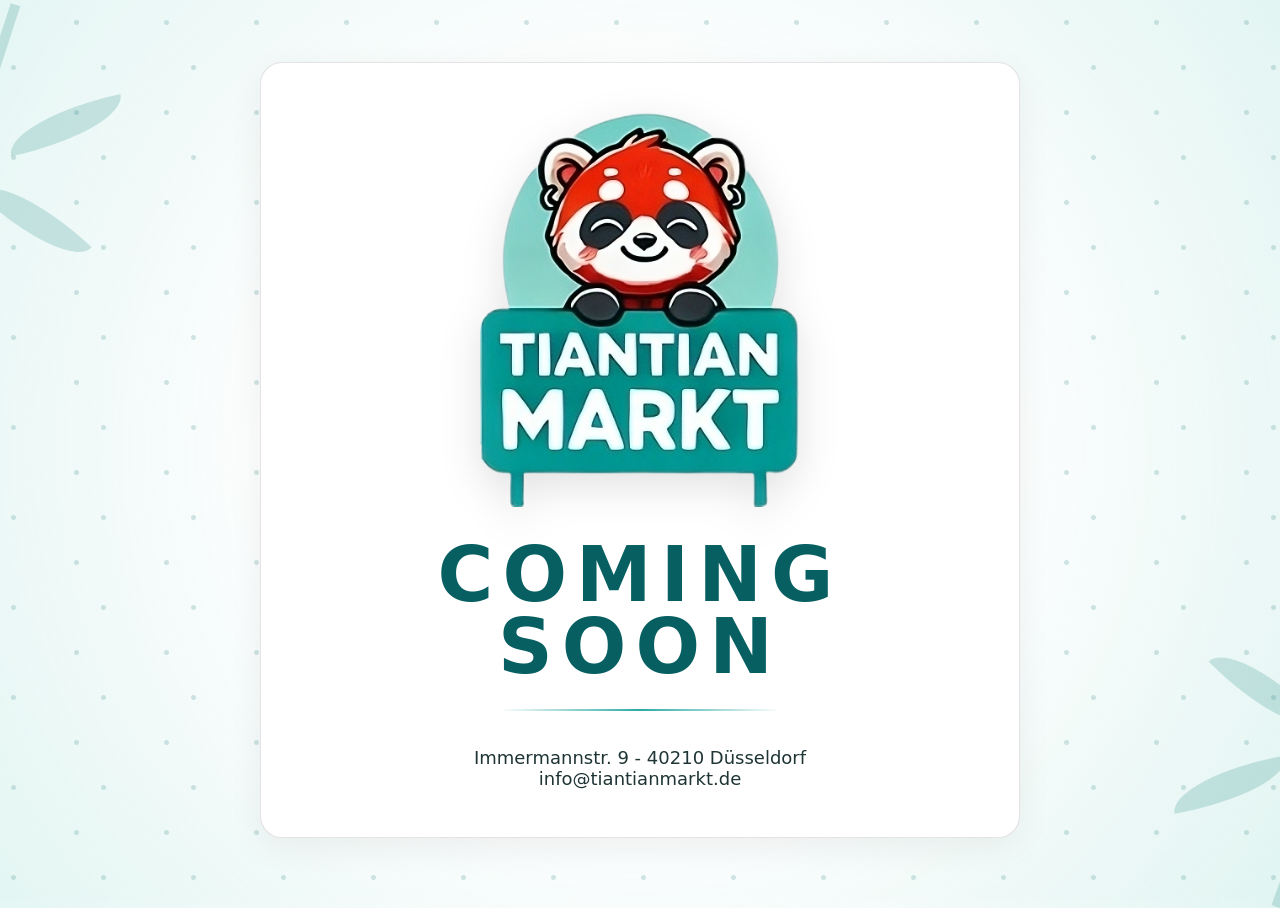
==== commit ce8b9ffa: "reconstructed index.html landing page version" ====
--- a/index.html
+++ b/index.html
@@ -3,139 +3,190 @@
 <head>
   <meta charset="utf-8" />
   <meta name="viewport" content="width=device-width, initial-scale=1" />
-  <title>TianTian Markt | Asian Supermarket Düsseldorf</title>
-  <meta name="description" content="TianTian Markt – asiatischer Supermarkt in Düsseldorf mit Lebensmitteln, Snacks, Getränken, Tiefkühlwaren und frischen Produkten." />
+  <title>TianTian Markt – Coming Soon</title>
+  <meta name="description" content="TianTian Markt – Asian Supermarket Düsseldorf. Coming soon." />
+
   <link rel="icon" href="/assets/favicon.ico" sizes="any">
   <link rel="icon" type="image/png" sizes="32x32" href="/assets/favicon-32x32.png">
   <link rel="icon" type="image/png" sizes="16x16" href="/assets/favicon-16x16.png">
   <link rel="apple-touch-icon" sizes="180x180" href="/assets/apple-touch-icon.png">
   <link rel="manifest" href="/assets/site.webmanifest">  <link rel="stylesheet" href="styles.css" />
+
+  <style>
+    * {
+      box-sizing: border-box;
+    }
+
+    body {
+      margin: 0;
+      min-height: 100vh;
+      font-family: system-ui, -apple-system, BlinkMacSystemFont, "Segoe UI", sans-serif;
+      color: #183233;
+      background:
+        radial-gradient(circle at center, rgba(255,255,255,0.96) 0%, rgba(255,255,255,0.9) 45%, rgba(222,244,241,0.75) 100%),
+        linear-gradient(135deg, #f8fbfa 0%, #e8f6f3 100%);
+      overflow: hidden;
+    }
+
+    .page {
+      min-height: 100vh;
+      display: flex;
+      align-items: center;
+      justify-content: center;
+      padding: 40px 20px;
+      position: relative;
+      text-align: center;
+    }
+
+    .bg-texture {
+      position: absolute;
+      inset: 0;
+      pointer-events: none;
+      opacity: 0.22;
+      background:
+        radial-gradient(circle at 15% 75%, #3d8d8a 0 2px, transparent 3px),
+        radial-gradient(circle at 85% 25%, #3d8d8a 0 2px, transparent 3px);
+      background-size: 90px 90px;
+    }
+
+    .card {
+      position: relative;
+      z-index: 1;
+      max-width: 760px;
+      width: 100%;
+      padding: 48px 28px;
+    }
+
+    .logo {
+      width: clamp(160px, 28vw, 320px);
+      max-width: 80%;
+      height: auto;
+      display: block;
+      margin: 0 auto 32px;
+      filter: drop-shadow(0 12px 20px rgba(0,0,0,0.12));
+    }
+
+    h1 {
+      margin: 0;
+      font-size: clamp(42px, 7vw, 76px);
+      letter-spacing: 0.12em;
+      font-weight: 800;
+      color: #075f61;
+      text-transform: uppercase;
+    }
+
+    .divider {
+      width: 280px;
+      max-width: 70%;
+      height: 2px;
+      margin: 26px auto 28px;
+      background: linear-gradient(90deg, transparent, #2caaa4, transparent);
+    }
+
+    p {
+      margin: 0 auto;
+      max-width: 560px;
+      font-size: clamp(18px, 2.2vw, 26px);
+      line-height: 1.55;
+      color: #243b3c;
+    }
+
+    .thanks {
+      margin-top: 18px;
+      color: #07817d;
+      font-weight: 700;
+    }
+
+    .contact {
+      margin-top: 36px;
+      font-size: 18px;
+      color: #1f3435;
+    }
+
+    .contact a {
+      color: inherit;
+      text-decoration: none;
+    }
+
+    .contact a:hover {
+      text-decoration: underline;
+    }
+
+    .bamboo {
+      position: absolute;
+      width: 240px;
+      height: 420px;
+      opacity: 0.18;
+      border-left: 10px solid #087b76;
+      transform: rotate(18deg);
+    }
+
+    .bamboo::before,
+    .bamboo::after {
+      content: "";
+      position: absolute;
+      width: 120px;
+      height: 38px;
+      border-radius: 100% 0 100% 0;
+      background: #087b76;
+      left: 20px;
+    }
+
+    .bamboo::before {
+      top: 80px;
+      transform: rotate(-30deg);
+    }
+
+    .bamboo::after {
+      top: 180px;
+      transform: rotate(25deg);
+    }
+
+    .bamboo.left {
+      left: -60px;
+      top: 30px;
+    }
+
+    .bamboo.right {
+      right: -80px;
+      bottom: 20px;
+      transform: rotate(-160deg);
+    }
+
+    @media (max-width: 600px) {
+      .card {
+        padding: 24px 12px;
+      }
+
+      .logo {
+        margin-bottom: 32px;
+      }
+
+      .contact {
+        font-size: 16px;
+      }
+    }
+  </style>
 </head>
-  <link rel="stylesheet" href="styles.css" />
-</head>
+
 <body>
-  <div data-include="partials/nav.html"></div>
+  <main class="page">
+    <div class="bg-texture"></div>
+    <div class="bamboo left"></div>
+    <div class="bamboo right"></div>
 
-  <main id="home">
-    <section class="hero">
-      <div class="container hero-grid">
-        <div>
-          <span class="eyebrow" data-i18n="eyebrow">Neuer Asia-Supermarkt in Düsseldorf</span>
-          <h1 data-i18n="heroTitle">Asien für jeden Tag – mitten in der Stadt.</h1>
-          <p data-i18n="heroText">Entdecke Nudeln, Reis, Saucen, Snacks, Getränke, Tiefkühlwaren und ausgewählte Frischeprodukte aus China, Japan, Korea, Thailand und mehr.</p>
-          <div class="cta-row">
-            <a class="btn btn-primary" href="#visit" data-i18n="ctaVisit">Besuch planen</a>
-            <a class="btn btn-secondary" href="#products" data-i18n="ctaExplore">Sortiment entdecken</a>
-          </div>
-        </div>
+    <section class="card">
+      <img class="logo" src="assets/logo.png" alt="TianTian Markt Logo" />
 
-        <div class="hero-card" aria-label="Store visual placeholder">
-          <div class="market-visual">
-            <div class="market-visual-content">
-              <div class="big" data-i18n="visualTitle">TianTian</div>
-              <div class="sub" data-i18n="visualSub">Frisch • Praktisch • Asiatisch</div>
-              <div class="visual-tags">
-                <span data-i18n="tagSnacks">Snacks</span>
-                <span data-i18n="tagDrinks">Getränke</span>
-                <span data-i18n="tagFrozen">Tiefkühl</span>
-                <span data-i18n="tagFresh">Frische</span>
-              </div>
-            </div>
-          </div>
-        </div>
-      </div>
-    </section>
+      <h1>Coming Soon</h1>
 
-    <section class="section" id="about">
-      <div class="container">
-        <div class="section-head">
-          <h2 data-i18n="aboutTitle">Eine einfache, freundliche Supermarkt-Webseite.</h2>
-          <p data-i18n="aboutText">Dieses Dummy-Layout bleibt bewusst klar: starke Startseite, Produktkategorien, Wochen-Highlight und praktische Besucherinformationen.</p>
-        </div>
-        <div class="grid-3">
-          <article class="card">
-            <div class="category-icon">🛒</div>
-            <h3 data-i18n="aboutCard1Title">Alles für jeden Tag</h3>
-            <p data-i18n="aboutCard1Text">Reis, Nudeln, Saucen, Gewürze, Tofu, Konserven und Basics für die tägliche Küche.</p>
-          </article>
-          <article class="card">
-            <div class="category-icon">🥟</div>
-            <h3 data-i18n="aboutCard2Title">Tiefkühl-Favoriten</h3>
-            <p data-i18n="aboutCard2Text">Dumplings, Baozi, Hot-Pot-Zutaten, Seafood, Eis und schnelle Gerichte für zuhause.</p>
-          </article>
-          <article class="card">
-            <div class="category-icon">🍵</div>
-            <h3 data-i18n="aboutCard3Title">Snacks & Getränke</h3>
-            <p data-i18n="aboutCard3Text">Milchtee, Softdrinks, Mochi, Chips, Bonbons, Kekse und saisonale Highlights.</p>
-          </article>
-        </div>
-      </div>
-    </section>
+      <div class="divider"></div>
 
-    <section class="section" id="products">
-      <div class="container">
-        <div class="section-head">
-          <h2 data-i18n="productsTitle">Produktkategorien</h2>
-          <p data-i18n="productsText">Dummy-Karten. Später können diese zu Wolt, Instagram-Beiträgen, einem PDF-Flyer oder eigenen Kategorie-Seiten verlinken.</p>
-        </div>
-        <div class="grid-3">
-          <article class="card"><div class="category-icon">🍜</div><h3 data-i18n="cat1Title">Nudeln & Instant</h3><p data-i18n="cat1Text">Ramen, Udon, Soba, Glasnudeln und Cup Noodles.</p></article>
-          <article class="card"><div class="category-icon">🥫</div><h3 data-i18n="cat2Title">Saucen & Vorrat</h3><p data-i18n="cat2Text">Sojasauce, Chiliöl, Currypaste, Essig und Kochwein.</p></article>
-          <article class="card"><div class="category-icon">🍘</div><h3 data-i18n="cat3Title">Snacks & Süßes</h3><p data-i18n="cat3Text">Seetang-Snacks, Cracker, Mochi, Kekse und Bonbons.</p></article>
-          <article class="card"><div class="category-icon">🥬</div><h3 data-i18n="cat4Title">Frisch & gekühlt</h3><p data-i18n="cat4Text">Ausgewähltes Gemüse, Tofu, Kimchi, Reiskuchen und Kühlware.</p></article>
-          <article class="card"><div class="category-icon">🧋</div><h3 data-i18n="cat5Title">Getränke</h3><p data-i18n="cat5Text">Teegetränke, Milchtee, Saft, Limo, Kaffee und asiatische Getränke.</p></article>
-          <article class="card"><div class="category-icon">🍱</div><h3 data-i18n="cat6Title">Ready to eat</h3><p data-i18n="cat6Text">To-go-Gerichte, Desserts und saisonale Spezialitäten.</p></article>
-        </div>
-      </div>
-    </section>
-
-    <section class="section" id="offers">
-      <div class="container">
-        <div class="highlight">
-          <div>
-            <h2 data-i18n="offerTitle">Wochen-Highlight</h2>
-            <p data-i18n="offerText">Hier können wechselnde Angebote, Neuheiten oder saisonale Aktionen stehen. Zum Beispiel: Japanische Snack-Woche, Hot-Pot-Saison, Bubble-Tea-Zutaten oder Neujahrs-Specials.</p>
-          </div>
-          <div class="offer-box">
-            <strong data-i18n="offerBadge">10% Rabatt</strong>
-            <p data-i18n="offerSmall">Dummy-Aktion · nur auf ausgewählte Produkte</p>
-          </div>
-        </div>
-      </div>
-    </section>
-
-    <section class="section" id="visit">
-      <div class="container">
-        <div class="section-head">
-          <h2 data-i18n="visitTitle">TianTian Markt besuchen</h2>
-          <p data-i18n="visitText">Ersetze die Dummy-Kontaktdaten später durch finale Store-Daten, Parkhinweise und Google-Maps-Link.</p>
-        </div>
-        <div class="info-grid">
-          <div class="card">
-            <h3 data-i18n="hoursTitle">Öffnungszeiten</h3>
-            <ul class="hours-list">
-              <li><strong data-i18n="daysMonSat">Mo–Sa</strong><span>09:00–20:00</span></li>
-              <li><strong data-i18n="daysSunday">Sonntag</strong><span data-i18n="closed">Geschlossen</span></li>
-            </ul>
-            <h3 class="contact-heading" data-i18n="contactTitle">Kontakt</h3>
-            <ul class="contact-list">
-              <li><strong data-i18n="addressLabel">Adresse</strong><span>Immermannstr. 9, 40210 Düsseldorf</span></li>
-              <li><strong data-i18n="phoneLabel">Telefon</strong><span>+49 211 000000</span></li>
-              <li><strong data-i18n="emailLabel">E-Mail</strong><span>info@tiantian-markt.de</span></li>
-            </ul>
-          </div>
-          <div class="map-placeholder">
-            <div>
-              <div class="map-icon">📍</div>
-              <div data-i18n="mapText">Kartenplatzhalter – später durch Google Maps oder ein statisches Standortbild ersetzen.</div>
-            </div>
-          </div>
-        </div>
+      <div class="contact">
+        <div>Immermannstr. 9 - 40210 Düsseldorf</div>
+        <a href="mailto:info@tiantianmarkt.de">info@tiantianmarkt.de</a>
       </div>
     </section>
   </main>
-
-  <div data-include="partials/footer.html"></div>
-  <script src="script.js"></script>
 </body>
 </html>
